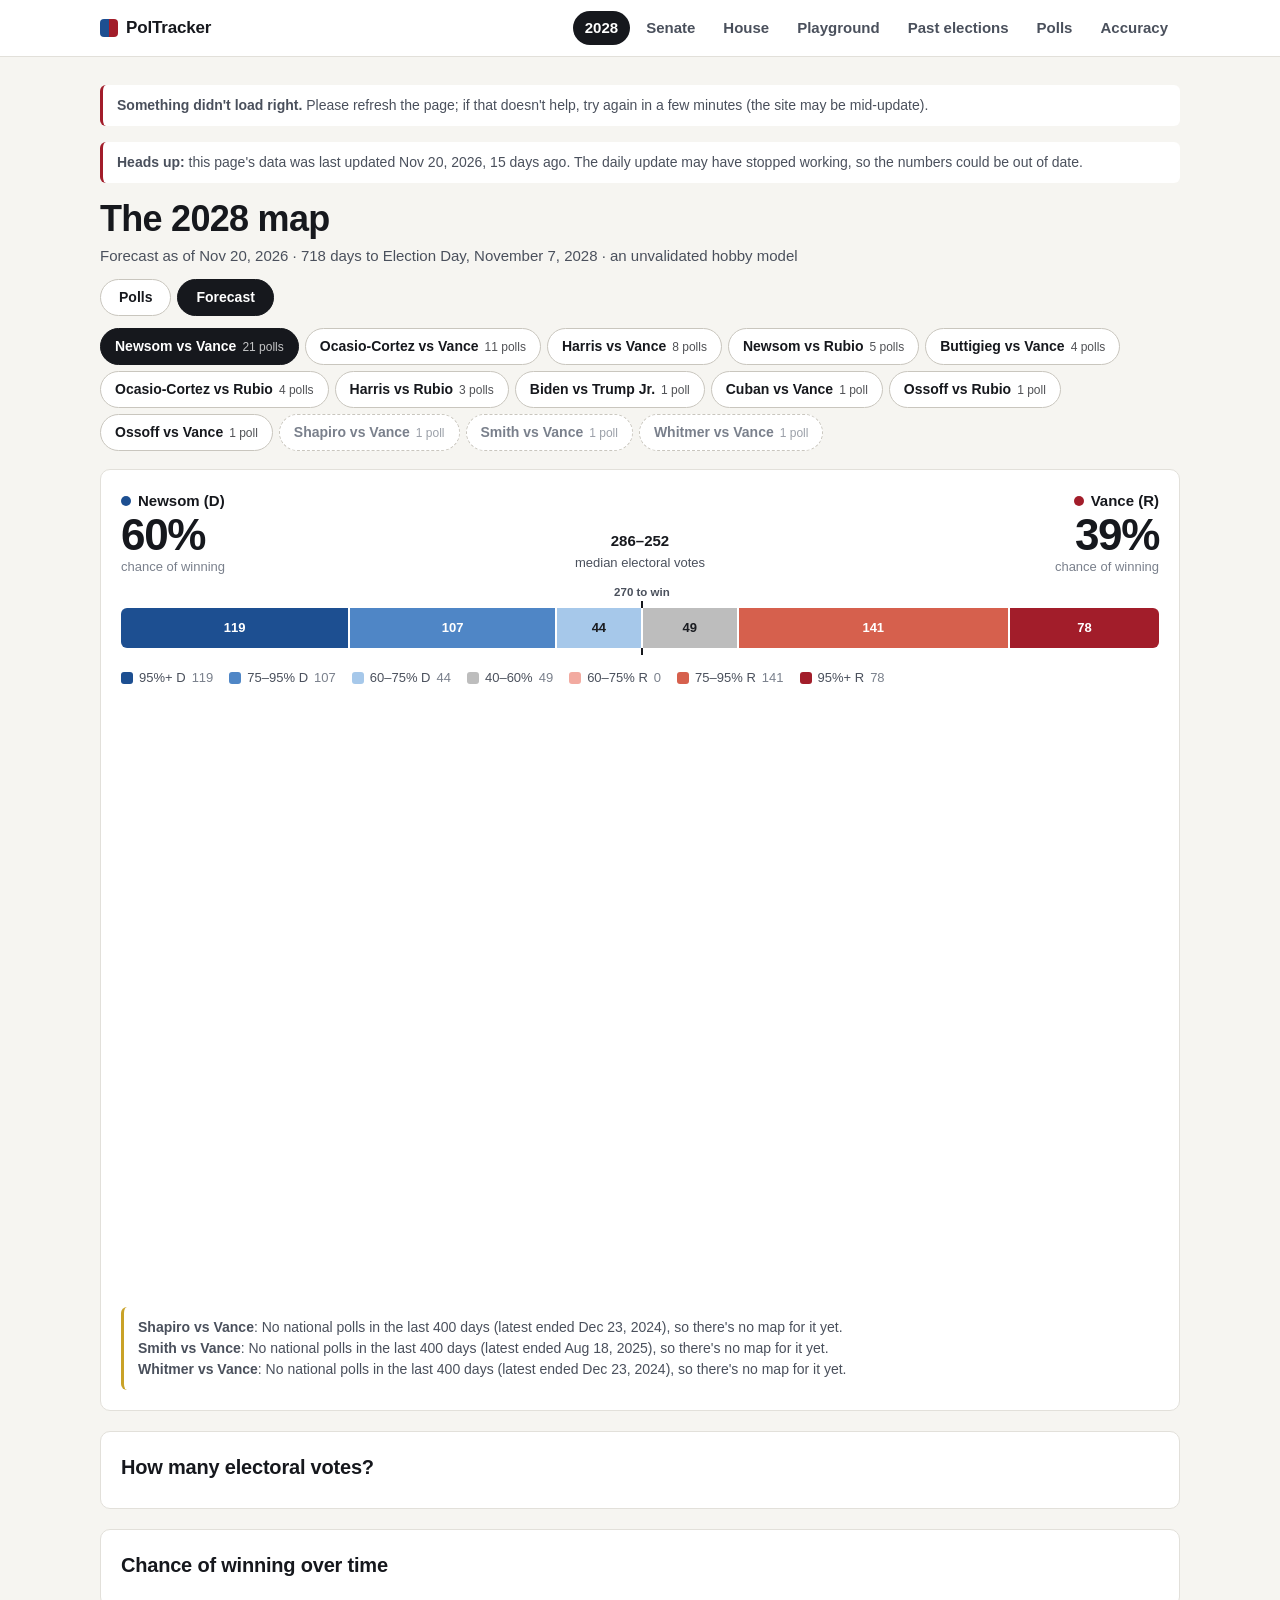
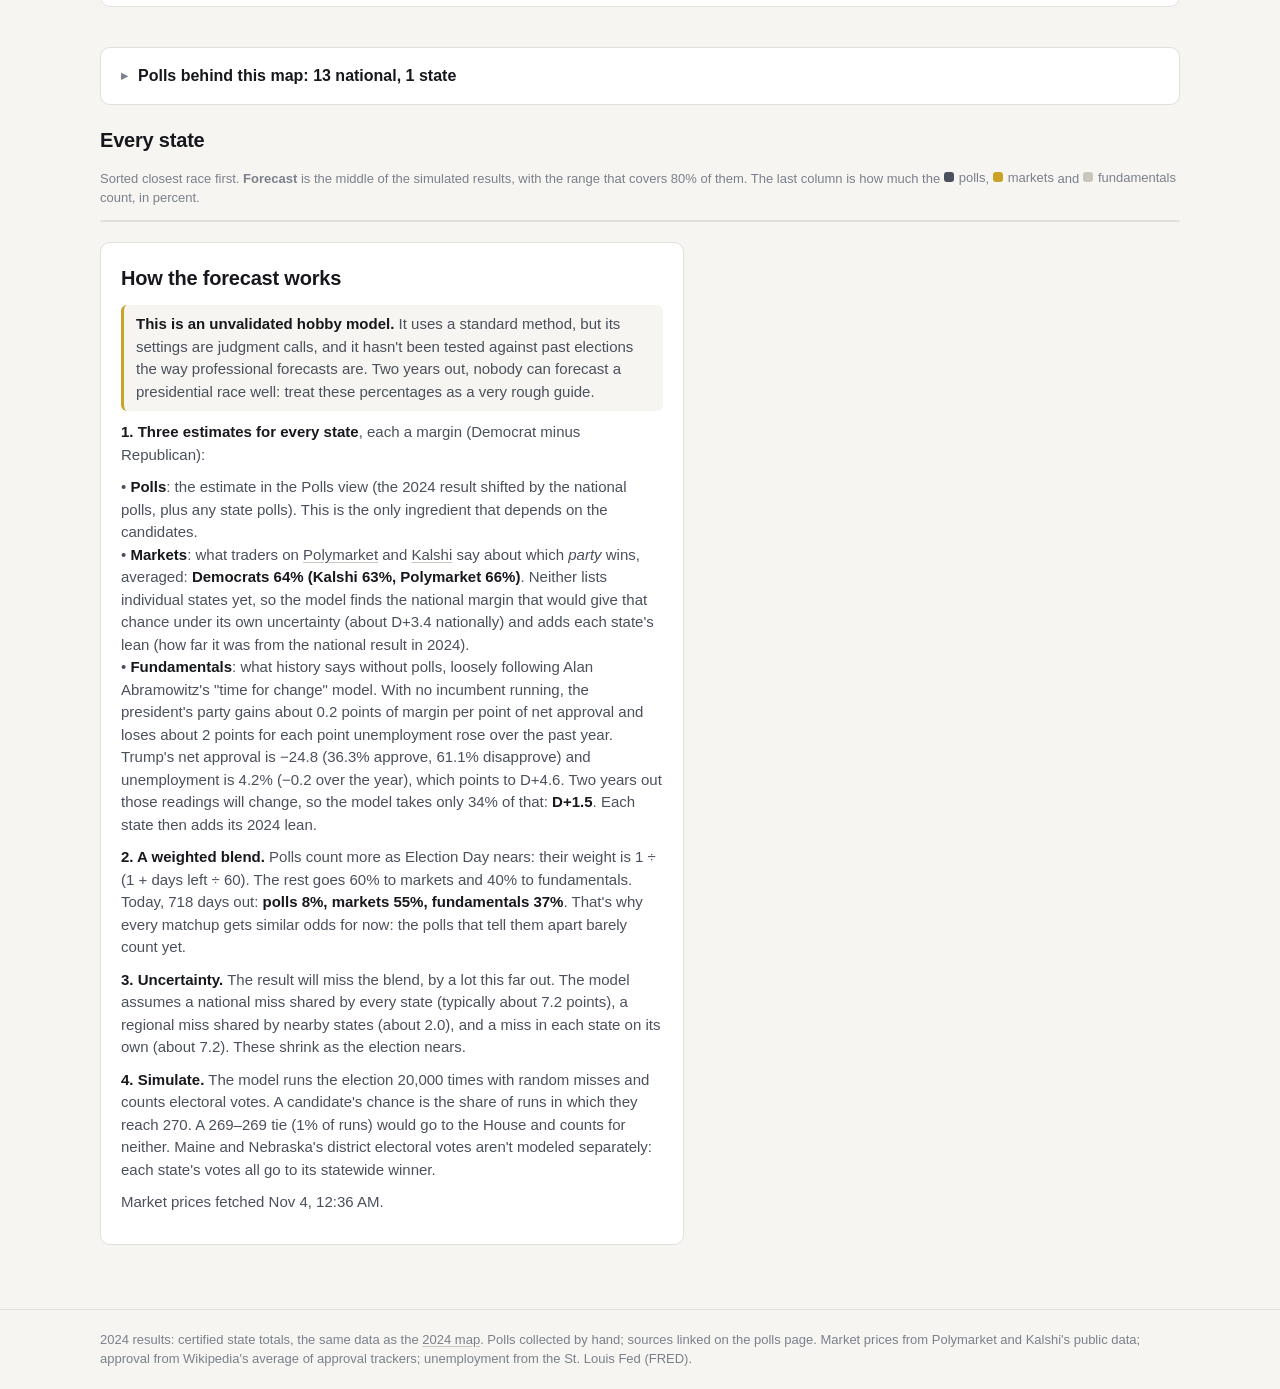
==== site/index.html @ 4cd685d2 "Daily data refresh" ====
<!doctype html>
<html lang="en">
<head>
  <meta charset="utf-8">
  <meta name="viewport" content="width=device-width, initial-scale=1">
  <title>2028 Map · PolTracker</title>
  <meta name="description" content="An early, poll-based estimate of the 2028 presidential map, state by state.">
  <link rel="icon" href="assets/icon.svg?v=8b0cd3b7" type="image/svg+xml">
  <meta property="og:type" content="website">
  <meta property="og:site_name" content="PolTracker">
  <meta property="og:title" content="2028 Map · PolTracker">
  <meta property="og:description" content="An early, poll-based estimate of the 2028 presidential map, state by state.">
  <meta property="og:url" content="https://m3rk888.github.io/PolTracker/">
  <meta property="og:image" content="https://m3rk888.github.io/PolTracker/assets/og.png">
  <meta property="og:image:width" content="1200">
  <meta property="og:image:height" content="630">
  <meta name="twitter:card" content="summary_large_image">
  <link rel="stylesheet" href="assets/style.css?v=2bb3e359">
</head>
<body data-view="forecast">
  <header class="site-header">
    <div class="wrap">
      <a class="brand" href="index.html"><span class="brand-mark" aria-hidden="true"></span>PolTracker</a>
      <nav class="nav" aria-label="Main">
        <a href="index.html" aria-current="page">2028</a>
        <a href="senate.html">Senate</a>
        <a href="house.html">House</a>
        <a href="playground.html">Playground</a>
        <a href="history.html">Past elections</a>
        <a href="polls.html">Polls</a>
        <a href="accuracy.html">Accuracy</a>
      </nav>
    </div>
  </header>

  <main class="wrap">
    <div class="page-head">
      <div>
        <h1>The 2028 map</h1>
        <p class="dek" id="dek"></p>
        <div id="view" style="margin-top:12px"></div>
      </div>
      <div class="toggle" id="matchups" role="group" aria-label="Choose a matchup"></div>
    </div>

    <section class="card" aria-labelledby="map-heading">
      <h2 id="map-heading" class="visually-hidden" hidden>Electoral map</h2>
      <div id="evbar"></div>
      <div id="map" class="map" aria-label="Map of estimated margins by state"></div>
      <div class="scale" id="scale"></div>
      <div id="unavailable" class="notice" hidden></div>
    </section>

    <section class="card only-forecast">
      <h2>How many electoral votes?</h2>
      <p class="muted small" id="hist-note" style="margin:-6px 0 0"></p>
      <div id="hist"></div>
      <div class="compare" id="compare"></div>
    </section>

    <section class="card only-forecast">
      <h2>Chance of winning over time</h2>
      <p class="muted small" id="trk-note" style="margin:-6px 0 0"></p>
      <div id="tracker"></div>
    </section>

    <section class="stats" id="stats" aria-label="Key numbers"></section>

    <details class="card polls-drawer" id="polls-drawer">
      <summary><span id="polls-summary">Polls behind this map</span></summary>
      <p class="muted small" id="polls-note"></p>
      <div class="table-scroll"><table id="matchup-polls"></table></div>
    </details>

    <section>
      <h2>Every state</h2>
      <p class="muted small only-polls">Sorted closest race first. Click a column to re-sort.</p>
      <p class="muted small only-forecast">Sorted closest race first. <strong>Forecast</strong> is the middle of the simulated
        results, with the range that covers 80% of them. The last column is how much the
        <span class="w-key"><i style="background:var(--ink-2)"></i>polls</span>,
        <span class="w-key"><i style="background:var(--other)"></i>markets</span> and
        <span class="w-key"><i style="background:var(--rule-strong)"></i>fundamentals</span> count, in percent.</p>
      <div class="table-scroll"><table id="states"></table></div>
    </section>

    <section class="card prose only-polls" id="method">
      <h2>How this estimate works</h2>
      <p>There are almost no 2028 <strong>state</strong> polls yet, only national ones. So each state starts from a
        <strong>baseline</strong>: its 2024 result, shifted by however much the national polls have moved since 2024.</p>
      <p>If a state has its own polls, they're blended with that baseline. Each state poll is first
        <strong>trend-adjusted</strong> by how much the national average has moved since it was taken.
        The baseline counts as <span id="m-prior"></span> fresh polls, so a few recent state polls quickly outweigh it.</p>
      <p>Polls are weighted by recency (weight halves every <span id="m-half"></span> days), sample size, and
        how many polls that pollster has released. Polls older than <span id="m-window"></span> days are dropped.
        See every poll and its weight on the <a href="polls.html">polls page</a>.</p>
      <p>Ratings: <span id="m-cutoffs"></span>. This view is an early snapshot of the polls; switch to
        <a href="#forecast" data-goto="forecast">Forecast</a> for chances of winning.</p>
    </section>

    <section class="card prose only-forecast">
      <h2>How the forecast works</h2>
      <p class="caveat"><strong>This is an unvalidated hobby model.</strong> It uses a standard method, but its settings
        are judgment calls, and it hasn't been tested against past elections the way professional forecasts are.
        Two years out, nobody can forecast a presidential race well: treat these percentages as a very rough guide.</p>
      <p><strong>1. Three estimates for every state</strong>, each a margin (Democrat minus Republican):</p>
      <p>• <strong>Polls</strong>: the estimate in the Polls view (the 2024 result shifted by the national polls,
        plus any state polls). This is the only ingredient that depends on the candidates.<br>
        • <strong>Markets</strong>: what traders on <a href="https://polymarket.com" target="_blank" rel="noopener">Polymarket</a>
        and <a href="https://kalshi.com" target="_blank" rel="noopener">Kalshi</a> say about which <em>party</em> wins, averaged:
        <strong data-f="market"></strong>. Neither lists individual states yet, so the model finds the national margin that
        would give that chance under its own uncertainty (<span data-f="market_margin"></span>) and adds each state's lean
        (how far it was from the national result in 2024).<br>
        • <strong>Fundamentals</strong>: what history says without polls, loosely following Alan Abramowitz's
        "time for change" model. With no incumbent running, the president's party gains about 0.2 points of margin per
        point of net approval and loses about 2 points for each point unemployment rose over the past year.
        Trump's net approval is <span data-f="approval"></span> and unemployment is <span data-f="unemp"></span>, which
        points to <span data-f="env_raw"></span>. Two years out those readings will change, so the model takes only
        <span data-f="shrink"></span> of that: <strong data-f="env"></strong>. Each state then adds its 2024 lean.</p>
      <p><strong>2. A weighted blend.</strong> Polls count more as Election Day nears: their weight is
        1 ÷ (1 + days left ÷ <span data-f="poll_days"></span>). The rest goes 60% to markets and 40% to fundamentals.
        Today, <span data-f="days"></span> days out: <strong data-f="weights"></strong>. That's why every matchup gets
        similar odds for now: the polls that tell them apart barely count yet.</p>
      <p><strong>3. Uncertainty.</strong> The result will miss the blend, by a lot this far out. The model assumes a
        national miss shared by every state (typically about <span data-f="sd_nat"></span> points), a regional miss shared
        by nearby states (about <span data-f="sd_reg"></span>), and a miss in each state on its own
        (about <span data-f="sd_race"></span>). These shrink as the election nears.</p>
      <p><strong>4. Simulate.</strong> The model runs the election <span data-f="draws"></span> times with random misses
        and counts electoral votes. A candidate's chance is the share of runs in which they reach 270. A 269–269 tie
        (<span data-f="tie"></span> of runs) would go to the House and counts for neither. Maine and Nebraska's
        district electoral votes aren't modeled separately: each state's votes all go to its statewide winner.</p>
      <p>Market prices fetched <span data-f="fetched"></span>.</p>
    </section>
  </main>

  <footer class="site-footer"><div class="wrap">2024 results: certified state totals, the same data as the <a href="history.html#2024">2024 map</a>. Polls collected by hand; sources linked on the polls page. Market prices from Polymarket and Kalshi's public data; approval from Wikipedia's average of approval trackers; unemployment from the St. Louis Fed (FRED).</div></footer>

  <script src="https://cdn.plot.ly/plotly-geo-4.1.1.min.js"></script>
  <script src="assets/common.js?v=204cd6ce"></script>
  <script src="data/forecast.js?v=64447e79"></script>
  <script src="data/polls.js?v=20e72a96"></script>
  <script src="data/forecast_2028.js?v=627c089f"></script>
  <script>
  (function () {
    const F = window.FORECAST;
    const POLLS = window.POLLS.polls;
    const color = Object.fromEntries(F.ratings.map((r) => [r.name, r.color]));
    const FF = window.FORECAST_2028;
    PM.staleNotice(FF.as_of);
    const byId = Object.fromEntries(F.matchups.map((m) => [m.id, m]));
    const fById = Object.fromEntries(FF.matchups.map((m) => [m.id, m]));
    let current = PM.hashRest().find((id) => byId[id]?.available) || F.default;
    let view, pollTable;
    const range = (f) => `${PM.fmtMargin(f.lo)} to ${PM.fmtMargin(f.hi)}`;
    const w = FF.weights;
    const fill = {
      market: FF.market ? `Democrats ${PM.fmtProb(FF.market.p_dem)} (` + Object.entries(FF.market.sources).map(([k, v]) => `${k} ${PM.fmtProb(v)}`).join(", ") + ")" : "no market available",
      market_margin: FF.matchups[0]?.national.market == null ? "—" : `about ${PM.fmtMargin(FF.matchups[0].national.market)} nationally`,
      approval: `${PM.fmtSigned(FF.approval.net)} (${FF.approval.approve}% approve, ${FF.approval.disapprove}% disapprove)`,
      unemp: `${FF.economy.unemployment}% (${PM.fmtSigned(FF.economy.change)} over the year)`,
      env_raw: PM.fmtMargin(-FF.environment.raw_rep), shrink: `${Math.round(FF.environment.shrink * 100)}%`,
      env: PM.fmtMargin(FF.environment.dem), poll_days: FF.settings.poll_days, days: FF.days_out,
      weights: `polls ${Math.round(w.polls * 100)}%, markets ${Math.round(w.markets * 100)}%, fundamentals ${Math.round(w.fundamentals * 100)}%`,
      sd_nat: FF.matchups[0]?.sigma.national.toFixed(1), sd_reg: FF.matchups[0]?.sigma.region.toFixed(1),
      sd_race: FF.matchups[0]?.sigma.race.toFixed(1), draws: FF.settings.draws.toLocaleString("en-US"),
      tie: PM.fmtProb(FF.matchups[0]?.summary.p_tie ?? 0),
      fetched: FF.markets_fetched ? new Date(FF.markets_fetched.replace("Z", ":00Z")).toLocaleString("en-US", { month: "short", day: "numeric", hour: "numeric", minute: "2-digit" }) : "—",
    };
    document.querySelectorAll("[data-f]").forEach((el) => { el.textContent = fill[el.dataset.f]; });

    // Polls that count toward the selected matchup, biggest share first
    function renderPolls(m) {
      const all = POLLS.filter((p) => p.dem_candidate === m.dem && p.rep_candidate === m.rep);
      const used = all.filter((p) => p.status === "Used");
      const nat = used.filter((p) => p.state === "US").length;
      const st = used.length - nat;
      document.getElementById("polls-summary").textContent =
        `Polls behind this map: ${nat} national${st ? `, ${st} state` : ""}`;
      const skipped = all.length - used.length;
      const filterLink = `polls.html#matchup=${encodeURIComponent(`${m.dem} vs ${m.rep}`)}`;
      document.getElementById("polls-note").innerHTML =
        `Share is each poll's slice of the national average, or of its state's estimate for state polls. ` +
        (skipped ? `${skipped} older poll${skipped === 1 ? " isn't" : "s aren't"} counted. ` : "") +
        `<a href="${filterLink}">See all ${m.dem} vs ${m.rep} polls</a>.`;
      const columns = [
        { key: "end", label: "Dates", render: (p) => `${p.start ? PM.fmtDate(p.start).replace(/, \d{4}$/, "") + " – " : ""}${PM.fmtDate(p.end)}` },
        { key: "pollster", label: "Pollster" },
        { key: "state_name", label: "Where" },
        { key: "sample_size", label: "Sample", num: true,
          render: (p) => `${PM.fmtInt(p.sample_size)}${p.voter_type ? ` <span class="muted">${PM.esc(p.voter_type)}</span>` : ""}` },
        { key: "dem", label: PM.esc(m.dem), num: true, render: (p) => `${p.dem}%` },
        { key: "rep", label: PM.esc(m.rep), num: true, render: (p) => `${p.rep}%` },
        { key: "margin", label: "Margin", num: true, render: (p) => `<span class="${PM.marginClass(p.margin)}">${PM.fmtMargin(p.margin)}</span>` },
        { key: "share", label: "Share", num: true, render: (p) => `${Math.round(p.share * 100)}%` },
        { key: "source", label: "Source", sort: (p) => p.source,
          render: (p) => p.source ? `<a href="${PM.esc(p.source)}" target="_blank" rel="noopener">${PM.esc(new URL(p.source).hostname.replace(/^www\./, ""))}</a>` : "—" },
      ];
      // Column labels name the candidates, so rebuild for each matchup
      pollTable = PM.sortableTable(document.getElementById("matchup-polls"), columns, used, { key: "share", dir: -1 });
    }

    document.getElementById("m-prior").textContent = F.settings.prior_weight;
    document.getElementById("m-half").textContent = F.settings.half_life_days;
    document.getElementById("m-window").textContent = F.settings.window_days;
    document.getElementById("m-cutoffs").textContent =
      F.settings.cutoffs.map((c, i, a) => i === 0 ? `almost certain at ${c.min}+ points`
        : `${c.label.toLowerCase()} at ${c.min}–${a[i - 1].min}`).join(", ") +
      `, tossup under ${F.settings.cutoffs.at(-1).min}`;

    // Matchup toggle
    const toggle = document.getElementById("matchups");
    toggle.innerHTML = F.matchups.map((m) => `
      <button type="button" data-id="${m.id}" ${m.available ? "" : "disabled"}
              title="${m.available ? "" : PM.esc(m.reason)}">
        ${PM.esc(m.dem)} vs ${PM.esc(m.rep)} <span class="count">${m.n_polls} poll${m.n_polls === 1 ? "" : "s"}</span>
      </button>`).join("");
    toggle.addEventListener("click", (e) => {
      const b = e.target.closest("button");
      if (b && !b.disabled) { current = b.dataset.id; PM.setHash(view, [current]); render(); }
    });

    const unavailable = F.matchups.filter((m) => !m.available);
    if (unavailable.length) {
      const n = document.getElementById("unavailable");
      n.hidden = false;
      n.innerHTML = unavailable.map((m) => `<strong>${PM.esc(m.dem)} vs ${PM.esc(m.rep)}</strong>: ${PM.esc(m.reason)}, so there's no map for it yet.`).join("<br>");
    }

    function render() {
      const m = byId[current];
      if (!m) return;
      toggle.querySelectorAll("button").forEach((b) => b.setAttribute("aria-pressed", b.dataset.id === current));

      const fm = fById[current], forecast = view === "forecast" && !!fm;
      document.getElementById("dek").textContent = forecast
        ? `Forecast as of ${PM.fmtDate(FF.as_of)} · ${FF.days_out} days to Election Day, November 7, 2028 · an unvalidated hobby model`
        : `Estimate as of ${PM.fmtDate(F.as_of)} · based on polls, not a forecast`;
      renderPolls(m);
      if (forecast) return renderForecast(m, fm);

      const statesIn = (rating) => m.states.filter((s) => s.rating === rating)
        .sort((a, b) => b.ev - a.ev).map((s) => s.state).join(", ");
      PM.renderEvBar(document.getElementById("evbar"), {
        total: 538,
        left: { name: `${m.dem} (D)`, ev: m.ev.D, color: PM.SHADES.D[0], sub: "excluding tossups" },
        right: { name: `${m.rep} (R)`, ev: m.ev.R, color: PM.SHADES.R[0], sub: "excluding tossups" },
        center: m.ev.Tossup ? `<strong>${m.ev.Tossup}</strong>tossup` : "",
        segments: m.segments.map((s) => ({ label: s.rating, ev: s.ev, color: color[s.rating], detail: statesIn(s.rating) })),
      });

      const basis = (s) => s.n_state_polls ? `${s.n_state_polls} state poll${s.n_state_polls > 1 ? "s" : ""} + baseline` : "2024 result + national swing";
      PM.renderMap(document.getElementById("map"), m.states.map((s) => ({
        state: s.state, margin: s.estimate,
        hover: `<b>${PM.esc(s.name)}</b> · ${s.ev} EV<br>2028 estimate: <b>${PM.fmtMargin(s.estimate)}</b> (${s.rating})` +
               `<br>2024 result: ${PM.fmtMargin(s.margin_2024)}<br><span style="opacity:.75">${basis(s)}</span>`,
      })));
      PM.renderScale(document.getElementById("scale"));

      document.getElementById("stats").innerHTML = [
        ["National polling average", PM.fmtMargin(m.national_avg), `${m.n_national} national poll${m.n_national === 1 ? "" : "s"} in the average`],
        ["Swing since 2024", `${PM.fmtSigned(m.swing)} pts`, `2024 popular vote: ${PM.fmtMargin(m.national_2024)}`],
        ["State polls", m.n_state_polls, m.n_state_polls ? "blended with the baseline" : "every state uses the baseline"],
        ["States flipped from 2024", m.states.filter((s) => Math.sign(s.estimate) !== Math.sign(s.margin_2024)).length,
          m.states.filter((s) => Math.sign(s.estimate) !== Math.sign(s.margin_2024)).map((s) => s.state).join(", ") || "none"],
      ].map(([l, v, n]) => `<div class="stat"><div class="label">${l}</div><div class="value">${v}</div><div class="note">${PM.esc(n)}</div></div>`).join("");

      const columns = [
        { key: "name", label: "State" },
        { key: "ev", label: "EV", num: true },
        { key: "estimate", label: "2028 estimate", num: true, sort: (s) => -Math.abs(s.estimate),
          render: (s) => `<span class="${PM.marginClass(s.estimate)}">${PM.fmtMargin(s.estimate)}</span>` },
        { key: "rating", label: "Rating", sort: (s) => m.segments.findIndex((x) => x.rating === s.rating),
          render: (s) => `<span class="chip"><i style="background:${color[s.rating]}"></i>${s.rating}</span>` },
        { key: "margin_2024", label: "2024 result", num: true,
          render: (s) => `<span class="${PM.marginClass(s.margin_2024)}">${PM.fmtMargin(s.margin_2024)}</span>` },
        { key: "shift", label: "Change", num: true, sort: (s) => s.estimate - s.margin_2024,
          render: (s) => PM.fmtSigned(s.estimate - s.margin_2024) },
        { key: "basis", label: "Based on", sort: (s) => s.n_state_polls, render: (s) => `<span class="muted">${basis(s)}</span>` },
      ];
      // The estimate column sorts by closeness: descending on -|margin| puts the tightest race first
      PM.sortableTable(document.getElementById("states"), columns, m.states, { key: "estimate", dir: -1 });
    }

    function renderForecast(m, fm) {
      const sm = fm.summary;
      const statesIn = (band) => fm.states.filter((s) => s.band === band).sort((a, b) => b.ev - a.ev).map((s) => s.key).join(", ");
      PM.renderEvBar(document.getElementById("evbar"), {
        total: 538,
        left: { name: `${m.dem} (D)`, ev: PM.fmtProb(sm.p_dem), color: PM.SHADES.D[0], sub: "chance of winning" },
        right: { name: `${m.rep} (R)`, ev: PM.fmtProb(sm.p_rep), color: PM.SHADES.R[0], sub: "chance of winning" },
        center: `<strong>${sm.ev_median}–${538 - sm.ev_median}</strong>median electoral votes`,
        segments: fm.segments.map((s) => ({ label: s.label, ev: s.ev, color: PM.BAND_COLORS[s.band], detail: statesIn(s.band) })),
      });
      PM.renderMap(document.getElementById("map"), fm.states.map((s) => ({
        state: s.key, margin: s.p_dem,
        hover: `<b>${PM.esc(s.name)}</b> · ${s.ev} EV<br>Chance: <b>${PM.fmtChance(s.p_dem)}</b>` +
               `<br>Forecast: ${PM.fmtMargin(s.median)} <span style="opacity:.75">(80%: ${range(s)})</span>` +
               `<br>Polls ${PM.fmtMargin(s.polls)} · Markets ${PM.fmtMargin(s.market_margin)} · Fundamentals ${PM.fmtMargin(s.fundamentals)}`,
      })), { zmin: PM.PROB_MIN, zmax: PM.PROB_MAX });
      PM.renderScale(document.getElementById("scale"), { left: "R 95%+", right: "D 95%+" });

      document.getElementById("hist-note").textContent =
        `${m.dem}'s electoral votes across ${FF.settings.draws.toLocaleString("en-US")} simulations, in groups of 5. Blue: ${m.dem} wins.`;
      PM.renderHistogram(document.getElementById("hist"), {
        hist: sm.histogram, bin: 5, threshold: 270, thresholdLabel: "270 to win", unit: "electoral votes",
        label: `${m.dem} electoral votes`, demWins: `${m.dem} wins`, repWins: `${m.rep} wins (or a tie)`,
      });
      document.getElementById("compare").innerHTML = `<span>This forecast: <strong>${PM.esc(m.dem)} ${PM.fmtProb(sm.p_dem)}</strong></span>` +
        Object.entries(FF.markets).map(([src, x]) => `<span>${src} (any Democrat): <strong>${PM.fmtProb(x.p_dem)}</strong> <span class="muted">($${PM.fmtInt(x.volume)} traded)</span></span>`).join("");

      // Tracker: starts the day the forecast launched and grows by a point a day. The window
      // is at least a month wide so the first points don't fill the whole chart.
      const hist = FF.history[fm.id] || [];
      document.getElementById("trk-note").textContent = hist.length
        ? `Tracking began ${PM.fmtDate(hist[0].date)}; a new point is added each day.` : "";
      const minEnd = new Date(new Date((hist[0]?.date ?? FF.as_of) + "T00:00:00Z").getTime() + 30 * 864e5).toISOString().slice(0, 10);
      PM.renderTracker(document.getElementById("tracker"), {
        points: hist, end: minEnd, dem: `${m.dem} (D)`, rep: `${m.rep} (R)`, marketLabel: "Markets (any Democrat)",
      });

      const tipping = [...fm.states].sort((a, b) => Math.abs(a.p_dem - 0.5) - Math.abs(b.p_dem - 0.5));
      const flips = fm.states.filter((s) => (s.p_dem > 0.5) !== (m.states.find((x) => x.state === s.key).margin_2024 > 0));
      document.getElementById("stats").innerHTML = [
        ["Most likely result", `${sm.ev_median}–${538 - sm.ev_median}`, `${m.dem}'s electoral votes: 80% of simulations between ${sm.ev_lo} and ${sm.ev_hi}`],
        ["Closest states", tipping.slice(0, 3).map((s) => s.key).join(", "), tipping.slice(0, 3).map((s) => `${s.key} ${PM.fmtChance(s.p_dem)}`).join(" · ")],
        ["States likelier than not to flip", flips.length, flips.map((s) => `${s.key} (${PM.fmtChance(s.p_dem)})`).join(", ") || "none, compared with 2024"],
        ["What counts today", `${Math.round(w.polls * 100)} / ${Math.round(w.markets * 100)} / ${Math.round(w.fundamentals * 100)}`, `polls / markets / fundamentals, %, ${FF.days_out} days out`],
      ].map(([l, v, n]) => `<div class="stat"><div class="label">${l}</div><div class="value">${v}</div><div class="note">${PM.esc(n)}</div></div>`).join("");

      PM.sortableTable(document.getElementById("states"), [
        { key: "name", label: "State" },
        { key: "ev", label: "EV", num: true },
        { key: "chance", label: "Chance", num: true, sort: (s) => -Math.abs(s.p_dem - 0.5),
          render: (s) => `<span class="chip"><i style="background:${PM.probColor(s.p_dem)}"></i><span class="${PM.probClass(s.p_dem)}">${PM.fmtChance(s.p_dem)}</span></span>` },
        { key: "median", label: "Forecast", num: true, render: (s) => `${PM.fmtMargin(s.median)}<br><span class="muted small">${range(s)}</span>` },
        { key: "polls", label: "Polls", num: true, render: (s) => PM.fmtMargin(s.polls) },
        { key: "market_margin", label: "Markets", num: true, render: (s) => s.market_margin == null ? `<span class="muted">—</span>` : PM.fmtMargin(s.market_margin) },
        { key: "fundamentals", label: "Fundamentals", num: true, render: (s) => `<span class="muted">${PM.fmtMargin(s.fundamentals)}</span>` },
        { key: "weights", label: "Weights", sort: (s) => s.weights.polls, render: (s) => `<span class="small">${PM.weightBar(s.weights)}</span>` },
      ], fm.states, { key: "chance", dir: -1 });
    }

    PM.viewToggle(document.getElementById("view"), (v) => { view = v; render(); });
    document.querySelectorAll("[data-goto]").forEach((a) => a.addEventListener("click", (e) => {
      e.preventDefault();
      document.querySelector(`#view button[data-view="${a.dataset.goto}"]`).click();
      window.scrollTo({ top: 0, behavior: "smooth" });
    }));
    PM.onThemeChange(render);
  })();
  </script>
</body>
</html>
---- site/assets/style.css ----
:root {
  --bg: #f6f5f1;
  --surface: #ffffff;
  --ink: #16181d;
  --ink-2: #4a505c;
  --ink-3: #7a808c;
  --rule: #e2e0da;
  --rule-strong: #c9c6be;
  --accent: #16181d;
  --dem: #1d4f91;
  --rep: #a21d2a;
  --other: #c9a227;
  --focus: #2f6fd6;
  --radius: 10px;
  --sans: -apple-system, BlinkMacSystemFont, "Segoe UI", Roboto, "Helvetica Neue", Arial, sans-serif;
  color-scheme: light;
}
@media (prefers-color-scheme: dark) {
  :root {
    --bg: #121317;
    --surface: #1b1d22;
    --ink: #eceae4;
    --ink-2: #b4b6bd;
    --ink-3: #868a94;
    --rule: #2c2f36;
    --rule-strong: #41454e;
    --accent: #eceae4;
    --dem: #6f9fe0;
    --rep: #e2636d;
    --focus: #79a8f2;
    color-scheme: dark;
  }
}

* { box-sizing: border-box; }
html { -webkit-text-size-adjust: 100%; }
body {
  margin: 0;
  background: var(--bg);
  color: var(--ink);
  font: 15px/1.5 var(--sans);
  font-variant-numeric: tabular-nums;
}
a { color: inherit; text-decoration-color: var(--rule-strong); text-underline-offset: 2px; }
a:hover { text-decoration-color: currentColor; }
:focus-visible { outline: 2px solid var(--focus); outline-offset: 2px; border-radius: 4px; }

.wrap { max-width: 1120px; margin: 0 auto; padding-inline: 20px; }

/* Header ----------------------------------------------------------------- */
.site-header { border-bottom: 1px solid var(--rule); background: var(--surface); }
.site-header .wrap { display: flex; align-items: center; justify-content: space-between; gap: 16px; min-height: 56px; flex-wrap: wrap; }
.brand { font-weight: 750; letter-spacing: -0.01em; font-size: 17px; text-decoration: none; display: flex; align-items: center; gap: 8px; }
.brand-mark { width: 18px; height: 18px; border-radius: 4px; background: linear-gradient(90deg, var(--dem) 0 50%, var(--rep) 50% 100%); }
.nav { display: flex; gap: 4px; flex-wrap: wrap; }
.nav a { text-decoration: none; color: var(--ink-2); padding: 6px 12px; border-radius: 999px; font-weight: 550; }
.nav a:hover { color: var(--ink); background: var(--bg); }
.nav a[aria-current="page"] { color: var(--surface); background: var(--accent); }

/* Page heading ------------------------------------------------------------ */
main { padding-block: 28px 64px; }
.page-head { display: flex; flex-wrap: wrap; align-items: end; justify-content: space-between; gap: 12px 24px; margin-bottom: 18px; }
h1 { font-size: clamp(26px, 4vw, 36px); line-height: 1.1; letter-spacing: -0.02em; margin: 0; }
h2 { font-size: 20px; letter-spacing: -0.01em; margin: 0 0 12px; }
.dek { color: var(--ink-2); margin: 6px 0 0; }
.muted { color: var(--ink-3); }
.small { font-size: 13px; }

/* Segmented toggle (matchups, years) ------------------------------------- */
.toggle { display: flex; flex-wrap: wrap; gap: 6px; }
.toggle button {
  font: inherit; font-weight: 600; font-size: 14px;
  color: var(--ink); background: var(--surface);
  border: 1px solid var(--rule-strong); border-radius: 999px;
  padding: 7px 14px; cursor: pointer; display: inline-flex; align-items: baseline; gap: 6px;
}
.toggle button:hover:not(:disabled) { border-color: var(--ink-2); }
.toggle button[aria-pressed="true"] { background: var(--accent); color: var(--surface); border-color: var(--accent); }
.toggle button:disabled { color: var(--ink-3); cursor: not-allowed; border-style: dashed; }
.toggle .count { font-weight: 500; font-size: 12px; opacity: 0.75; }
.toggle.years button { padding: 6px 11px; font-size: 13.5px; }

/* Polls / Forecast view ------------------------------------------------- */
.view-toggle button { padding: 7px 18px; }
body:not([data-view="polls"]) .only-polls, body:not([data-view="forecast"]) .only-forecast,
body:not([data-view="results"]) .only-results { display: none !important; }
.hist { width: 100%; height: auto; display: block; margin-top: 4px; }
.hist .hist-axis { stroke: var(--rule-strong); stroke-width: 1; }
.hist .hist-line { stroke: var(--ink); stroke-width: 2; }
.hist .hist-label { font: 600 14px var(--sans); fill: var(--ink-2); }
.hist .hist-tick { font: 13px var(--sans); fill: var(--ink-3); text-anchor: middle; }
.compare { display: flex; flex-wrap: wrap; gap: 6px 18px; font-size: 13.5px; color: var(--ink-2); margin-top: 8px; }
.compare strong { color: var(--ink); }
.caveat { border-left: 3px solid var(--other); padding: 8px 12px; background: var(--bg); border-radius: 6px; }
.w-bar { display: inline-flex; width: 56px; height: 8px; border-radius: 4px; overflow: hidden; vertical-align: middle; margin-right: 6px; gap: 1px; background: var(--surface); }
.w-bar i { display: block; height: 100%; }
.w-key { display: inline-flex; align-items: center; gap: 5px; }
.w-key i { width: 10px; height: 10px; border-radius: 3px; display: inline-block; }

.trk { width: 100%; height: auto; display: block; margin-top: 4px; overflow: visible; }
.trk .trk-grid { stroke: var(--rule); stroke-width: 1; }
.trk .trk-mid { stroke: var(--rule-strong); stroke-width: 1; stroke-dasharray: 4 3; }
.trk .trk-axis { font: 12px var(--sans); fill: var(--ink-3); }
.trk .trk-line { fill: none; stroke-width: 2.5; stroke-linejoin: round; stroke-linecap: round; }
.trk .trk-market { fill: none; stroke: var(--ink-3); stroke-width: 1.5; stroke-dasharray: 5 4; }
.trk .trk-recon { fill: var(--bg); }
.trk .trk-note { font: 600 12px var(--sans); fill: var(--ink-3); }
.trk .trk-end { stroke: var(--ink-2); stroke-width: 1; stroke-dasharray: 2 3; }
.trk .trk-end-label { font: 700 13px var(--sans); }
.trk .trk-cross { stroke: var(--ink-2); stroke-width: 1; }
.trk-legend .dash { background: none !important; border-top: 2px dashed var(--ink-3); height: 0 !important; width: 16px !important; border-radius: 0 !important; }

/* Card --------------------------------------------------------------------- */
.card { background: var(--surface); border: 1px solid var(--rule); border-radius: var(--radius); padding: 20px; }
.card + .card, .card + section, section + section { margin-top: 20px; }

/* Electoral vote bar ------------------------------------------------------ */
.ev-head { display: flex; justify-content: space-between; align-items: end; gap: 12px; margin-bottom: 10px; }
.ev-side { display: flex; flex-direction: column; min-width: 0; }
.ev-side.right { align-items: flex-end; text-align: right; }
.ev-name { font-weight: 650; font-size: 15px; display: flex; align-items: center; gap: 7px; }
.ev-name .dot { width: 10px; height: 10px; border-radius: 50%; flex: none; }
.ev-num { font-size: clamp(30px, 5vw, 44px); font-weight: 750; letter-spacing: -0.03em; line-height: 1; }
.ev-sub { color: var(--ink-3); font-size: 13px; }
.ev-center { text-align: center; color: var(--ink-2); font-size: 13px; padding-bottom: 4px; }
.ev-center strong { display: block; color: var(--ink); font-size: 15px; }

.ev-bar-wrap { --bar-h: 40px; position: relative; padding-block: 22px 10px; }
.ev-bar { display: flex; gap: 2px; height: var(--bar-h); border-radius: 6px; overflow: hidden; background: var(--surface); }
.ev-seg {
  display: flex; align-items: center; justify-content: center;
  font-size: 13px; font-weight: 650; min-width: 0; overflow: hidden; white-space: nowrap;
  cursor: default; transition: filter 0.12s;
}
.ev-seg:hover { filter: brightness(1.08) saturate(1.05); }
.ev-seg.dark-text { color: #1b1d22; }
.ev-seg.light-text { color: #ffffff; }
.ev-270 { position: absolute; top: 0; bottom: 0; left: 50%; width: 0; pointer-events: none; }
/* Ticks above and below the bar rather than through it, so segment labels stay readable */
.ev-270::before, .ev-270::after { content: ""; position: absolute; left: -1px; height: 7px; border-left: 2px solid var(--ink); }
.ev-270::before { top: 15px; }
.ev-270::after { top: calc(22px + var(--bar-h)); }
.ev-270 span { position: absolute; top: -2px; left: 0; transform: translateX(-50%); font-size: 11.5px; font-weight: 600; white-space: nowrap; color: var(--ink-2); }

.legend { display: flex; flex-wrap: wrap; gap: 6px 16px; margin-top: 10px; font-size: 13px; color: var(--ink-2); }
.legend span { display: inline-flex; align-items: center; gap: 6px; }
.legend i { width: 12px; height: 12px; border-radius: 3px; display: inline-block; }

/* Map --------------------------------------------------------------------- */
.map { width: 100%; aspect-ratio: 7 / 4; min-height: 220px; margin-top: 8px; }
.scale { display: flex; align-items: center; gap: 10px; justify-content: center; font-size: 12.5px; color: var(--ink-2); margin-top: 6px; flex-wrap: wrap; }
.scale .ramp { width: min(320px, 44vw); height: 10px; border-radius: 5px; }
.scale .other-key { display: inline-flex; align-items: center; gap: 6px; }
.scale .other-key i { width: 12px; height: 12px; border-radius: 3px; background: var(--other); }

/* House hex map ------------------------------------------------------------ */
.hexmap-wrap { margin-top: 12px; }
#hexmap { width: 100%; height: auto; display: block; }
#hexmap .hex { stroke: var(--surface); stroke-width: 0.08; cursor: default; }
#hexmap .hex:hover, #hexmap .hex:focus { stroke: var(--ink); stroke-width: 0.18; outline: none; }
#hexmap .hex-border { fill: none; stroke: var(--ink); stroke-width: 0.12; stroke-linecap: round; pointer-events: none; opacity: 0.75; }
#hexmap .hex-label {
  font: 700 0.62px var(--sans); text-anchor: middle; dominant-baseline: central; pointer-events: none;
  fill: #16181d; paint-order: stroke; stroke: rgba(255,255,255,0.75); stroke-width: 0.14px;
}

/* Stats row --------------------------------------------------------------- */
.stats { display: grid; grid-template-columns: repeat(auto-fit, minmax(170px, 1fr)); gap: 12px; }
.stat { background: var(--surface); border: 1px solid var(--rule); border-radius: var(--radius); padding: 14px 16px; }
.stat .label { font-size: 12.5px; color: var(--ink-3); font-weight: 550; }
.stat .value { font-size: 24px; font-weight: 700; letter-spacing: -0.02em; margin-top: 2px; }
.stat .note { font-size: 12.5px; color: var(--ink-2); }

/* Polls drawer (collapsible list under the stats) --------------------------- */
.polls-drawer { padding: 0; margin-top: 20px; }
.polls-drawer summary {
  cursor: pointer; list-style: none; padding: 16px 20px; font-weight: 650; font-size: 16px;
  display: flex; align-items: center; gap: 10px;
}
.polls-drawer summary::-webkit-details-marker { display: none; }
.polls-drawer summary::before {
  content: "▸"; color: var(--ink-3); font-size: 13px; transition: transform 0.15s; display: inline-block;
}
.polls-drawer[open] summary::before { transform: rotate(90deg); }
.polls-drawer summary:hover { background: var(--bg); border-radius: var(--radius); }
.polls-drawer > p, .polls-drawer > .table-scroll { margin: 0 20px 16px; }
.polls-drawer .table-scroll { margin-bottom: 20px; }
.polls-drawer + section { margin-top: 20px; }

/* Notice ------------------------------------------------------------------ */
.notice.load-error { margin: 0 0 16px; border-left-color: var(--rep); }
.notice.stale { margin: 0 0 16px; border-left-color: var(--rep); }
.notice { border-left: 3px solid var(--other); background: var(--surface); padding: 10px 14px; border-radius: 6px; font-size: 14px; color: var(--ink-2); margin-top: 12px; }

/* Tables ------------------------------------------------------------------ */
.table-scroll { overflow-x: auto; border: 1px solid var(--rule); border-radius: var(--radius); background: var(--surface); }
table { border-collapse: collapse; width: 100%; font-size: 14px; }
th, td { padding: 9px 12px; text-align: left; border-bottom: 1px solid var(--rule); white-space: nowrap; }
tbody tr:last-child td { border-bottom: 0; }
tbody tr:hover { background: var(--bg); }
th { font-size: 12.5px; color: var(--ink-3); font-weight: 600; background: var(--surface); position: sticky; top: 0; }
th.num, td.num { text-align: right; }
th[data-sort] { cursor: pointer; user-select: none; }
th[data-sort]:hover { color: var(--ink); }
th[aria-sort="ascending"]::after { content: " ▲"; font-size: 9px; }
th[aria-sort="descending"]::after { content: " ▼"; font-size: 9px; }
.chip { display: inline-flex; align-items: center; gap: 6px; font-size: 13px; }
.chip i { width: 10px; height: 10px; border-radius: 3px; display: inline-block; flex: none; }
.d { color: var(--dem); font-weight: 600; }
.r { color: var(--rep); font-weight: 600; }
.status-used { font-weight: 600; }
.status-unused { color: var(--ink-3); }

/* Filters ----------------------------------------------------------------- */
.filters { display: flex; flex-wrap: wrap; gap: 10px 14px; align-items: end; margin-bottom: 14px; }
.filters label { display: flex; flex-direction: column; gap: 4px; font-size: 12.5px; color: var(--ink-3); font-weight: 550; }
select {
  font: inherit; font-size: 14px; color: var(--ink); background: var(--surface);
  border: 1px solid var(--rule-strong); border-radius: 8px; padding: 7px 10px; min-width: 150px; max-width: 100%;
}

/* Year stepper ------------------------------------------------------------ */
.year-nav { display: flex; align-items: center; gap: 10px; flex-wrap: wrap; }
.step { font: inherit; font-weight: 600; background: var(--surface); color: var(--ink); border: 1px solid var(--rule-strong); border-radius: 8px; padding: 6px 12px; cursor: pointer; }
.step:disabled { color: var(--ink-3); cursor: default; }

/* Prose ------------------------------------------------------------------- */
.prose { max-width: 70ch; color: var(--ink-2); }
.prose p { margin: 0 0 10px; }
.prose strong, .prose h2 { color: var(--ink); }

/* Tooltip ----------------------------------------------------------------- */
.tip {
  position: fixed; z-index: 10; pointer-events: none; max-width: 280px;
  background: var(--ink); color: var(--surface); font-size: 13px; line-height: 1.4;
  padding: 8px 10px; border-radius: 8px; box-shadow: 0 6px 20px rgba(0,0,0,0.18);
}

.site-footer { border-top: 1px solid var(--rule); color: var(--ink-3); font-size: 13px; padding-block: 20px; }

@media (max-width: 560px) {
  .wrap { padding-inline: 16px; }
  .card { padding: 14px; }
  .ev-bar-wrap { --bar-h: 34px; }
  .ev-center { display: none; }
}

/* Playground ----------------------------------------------------------------- */
.pg-controls [hidden] { display: none !important; }   /* the flex rules below would otherwise show hidden controls */
.pg-row { display: flex; flex-wrap: wrap; gap: 10px 16px; align-items: end; }
.pg-row label { display: flex; flex-direction: column; gap: 4px; font-size: 12.5px; color: var(--ink-3); font-weight: 550; }
.pg-row select { min-width: 200px; }
.pg-buttons { display: flex; gap: 8px; flex-wrap: wrap; margin-left: auto; }
.btn {
  font: inherit; font-weight: 600; font-size: 14px; color: var(--ink); background: var(--surface);
  border: 1px solid var(--rule-strong); border-radius: 8px; padding: 8px 14px; cursor: pointer;
}
.btn:hover:not(:disabled) { border-color: var(--ink-2); }
.btn:disabled { opacity: 0.6; cursor: progress; }
.btn.primary { background: var(--accent); color: var(--surface); border-color: var(--accent); }
.btn.small { font-size: 13px; padding: 4px 10px; }
.pg-picks { display: flex; flex-wrap: wrap; align-items: center; gap: 6px 8px; margin-top: 14px; min-height: 30px; }
.pick-chip { display: inline-flex; align-items: stretch; border: 1.5px solid currentColor; border-radius: 999px; overflow: hidden; font-size: 13px; }
.pick-chip button { font: inherit; font-weight: 650; color: inherit; background: none; border: 0; padding: 4px 10px; cursor: pointer; }
.pick-chip button + button { border-left: 1px solid currentColor; padding: 4px 9px; }
.pick-chip button:hover { background: var(--bg); }
.pg-progress { display: flex; align-items: center; gap: 10px; margin-top: 12px; font-size: 13px; color: var(--ink-2); }
.pg-progress progress { width: min(240px, 40vw); accent-color: var(--ink); }
.pg-hint { margin: 10px 0 0; }
.notice.warn { border-left-color: var(--rep); }
.pg-key { justify-content: center; }
.pg-key .pk { width: 14px; height: 14px; border: 2px solid var(--ink); }
.pg-key .pk-d { background: #053061; }
.pg-key .pk-r { background: #67001f; }
#hexmap .hex[role="button"] { cursor: pointer; }
#hexmap .hex.picked { stroke: var(--ink); stroke-width: 0.16; }
.pg-table { max-height: 560px; overflow-y: auto; }
@media (max-width: 560px) {
  .pg-buttons { margin-left: 0; width: 100%; }
  .pg-buttons .btn.primary { flex: 1; }
  .pg-row label, .pg-row select { width: 100%; }
}
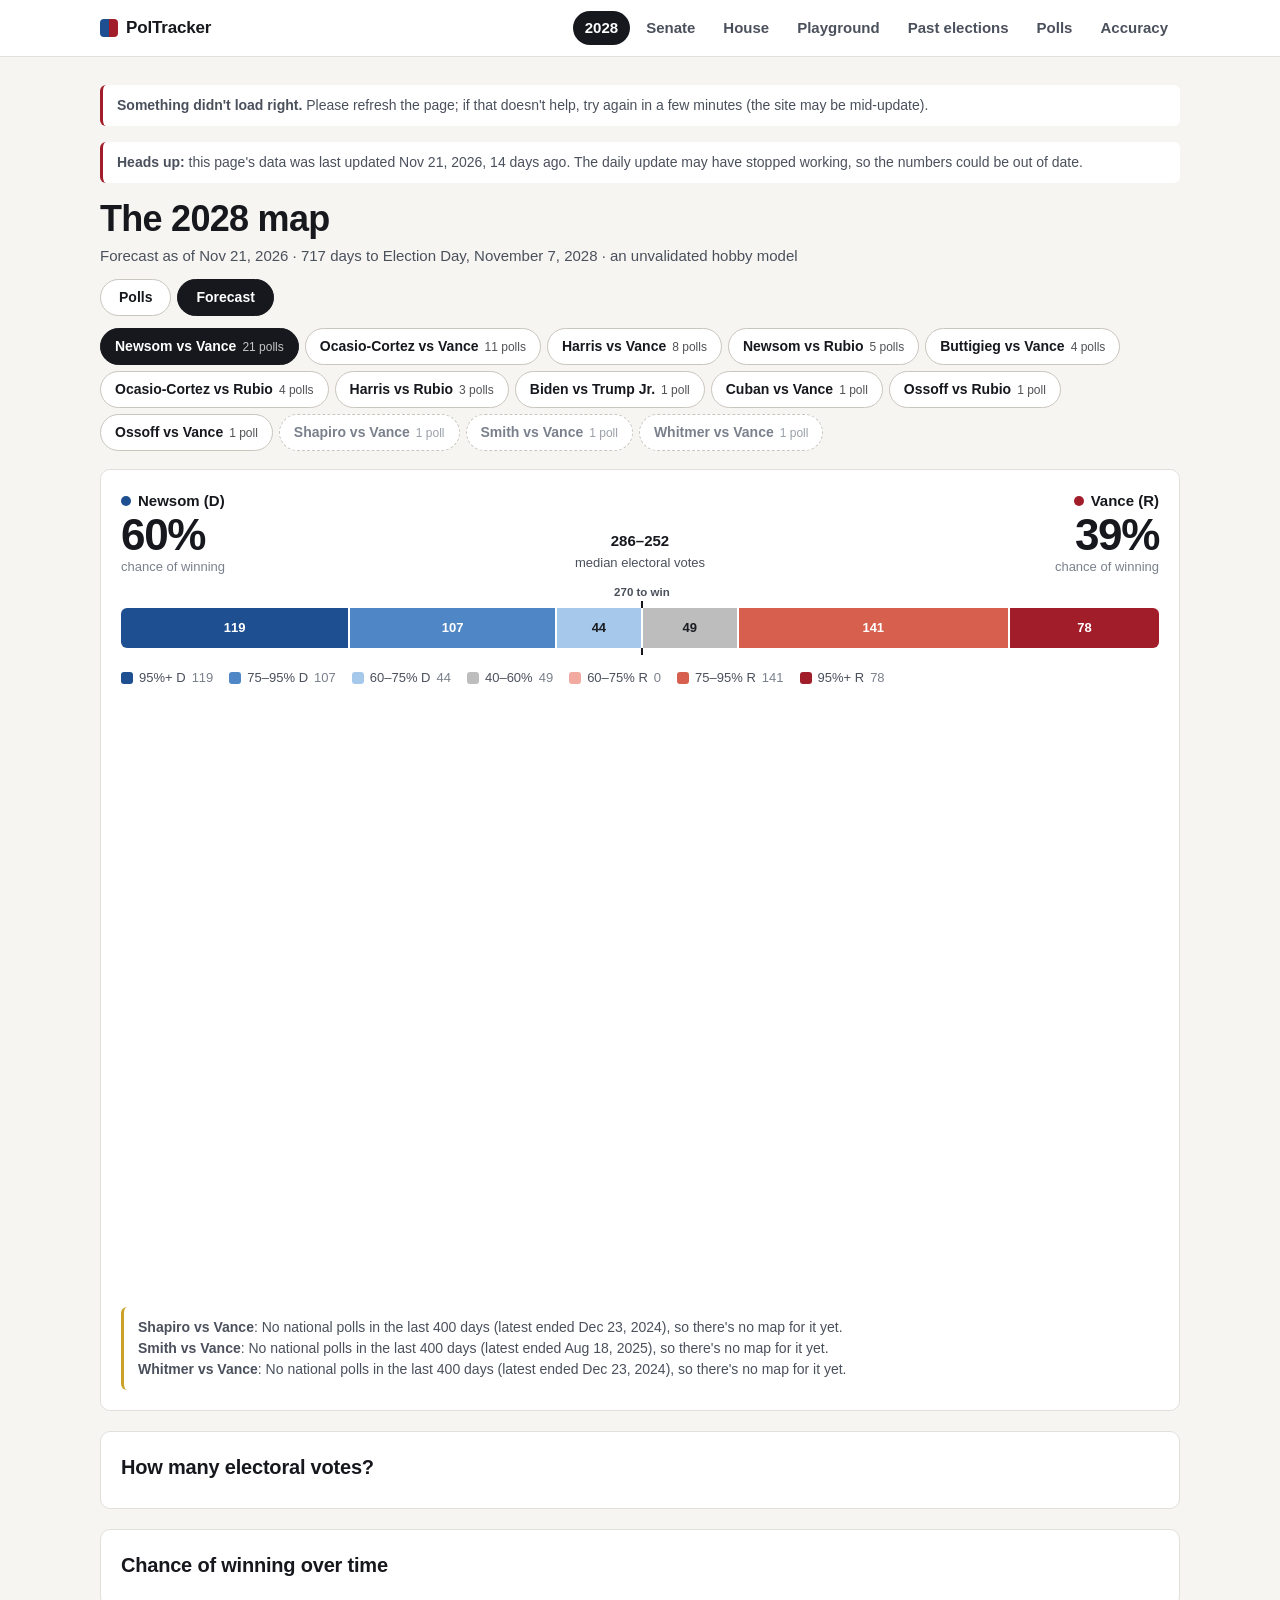
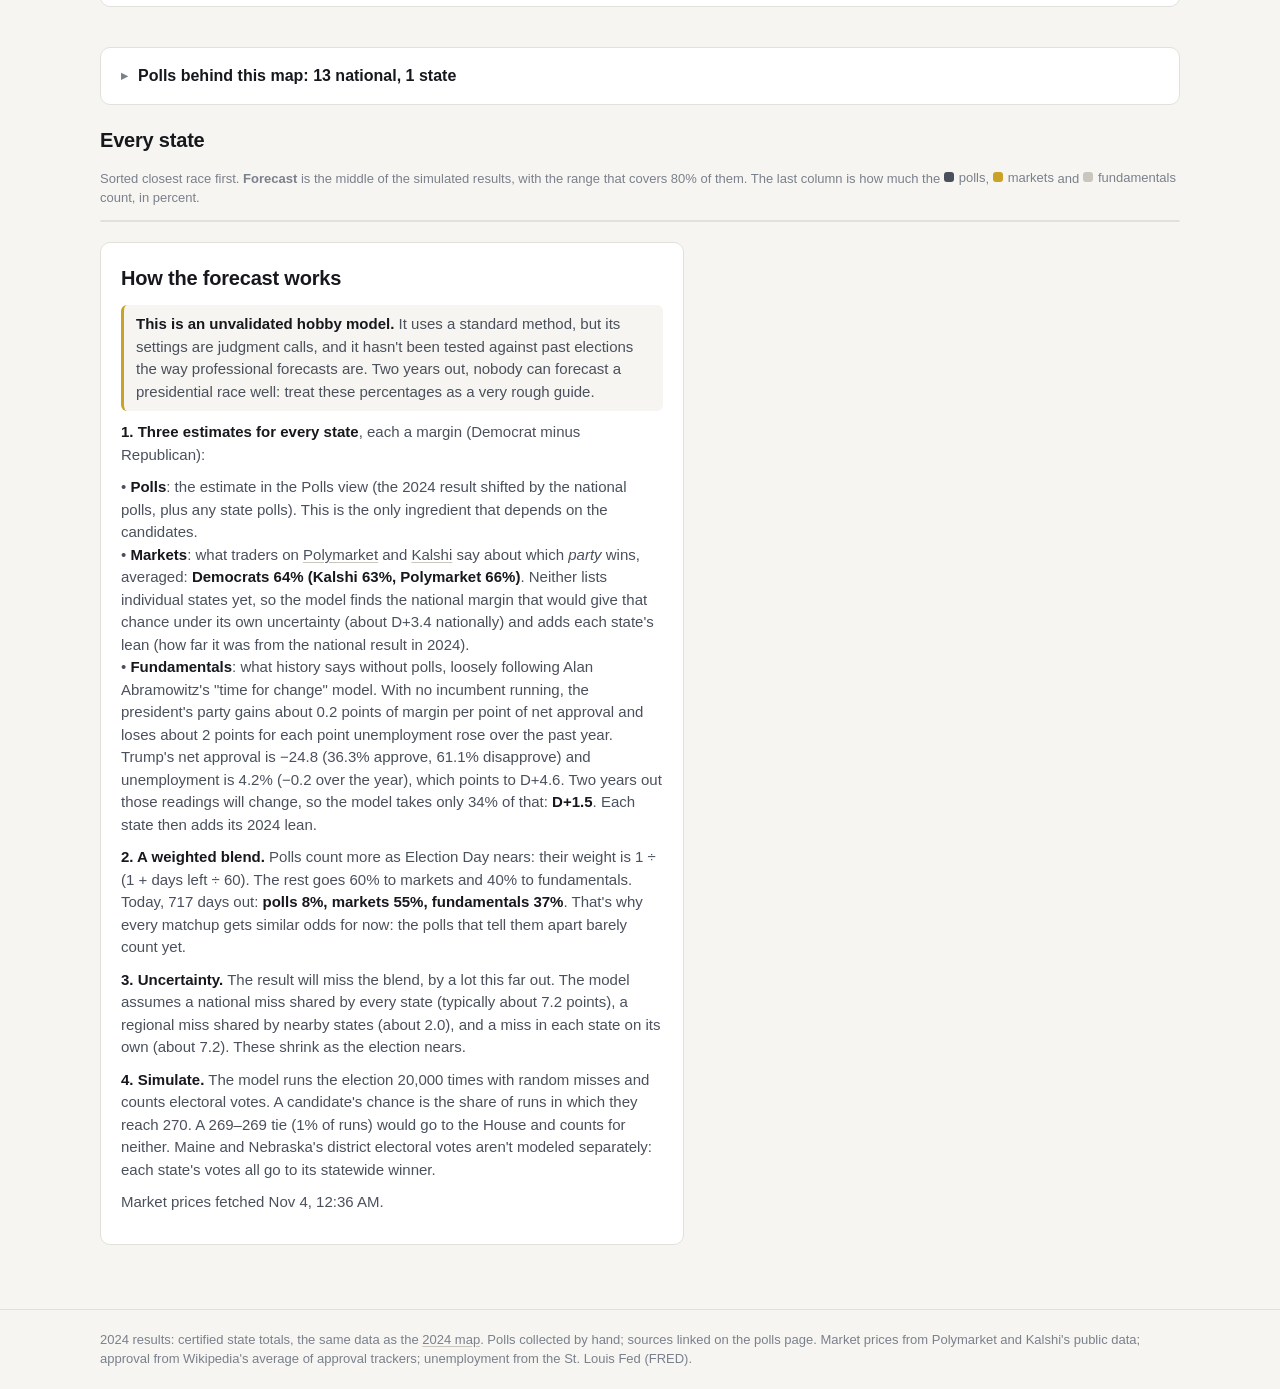
==== commit 8312d4f8: "Daily data refresh" ====
--- a/site/index.html
+++ b/site/index.html
@@ -136,9 +136,9 @@
 
   <script src="https://cdn.plot.ly/plotly-geo-4.1.1.min.js"></script>
   <script src="assets/common.js?v=204cd6ce"></script>
-  <script src="data/forecast.js?v=64447e79"></script>
-  <script src="data/polls.js?v=20e72a96"></script>
-  <script src="data/forecast_2028.js?v=627c089f"></script>
+  <script src="data/forecast.js?v=dad3e4f8"></script>
+  <script src="data/polls.js?v=f58b201c"></script>
+  <script src="data/forecast_2028.js?v=6019ba77"></script>
   <script>
   (function () {
     const F = window.FORECAST;
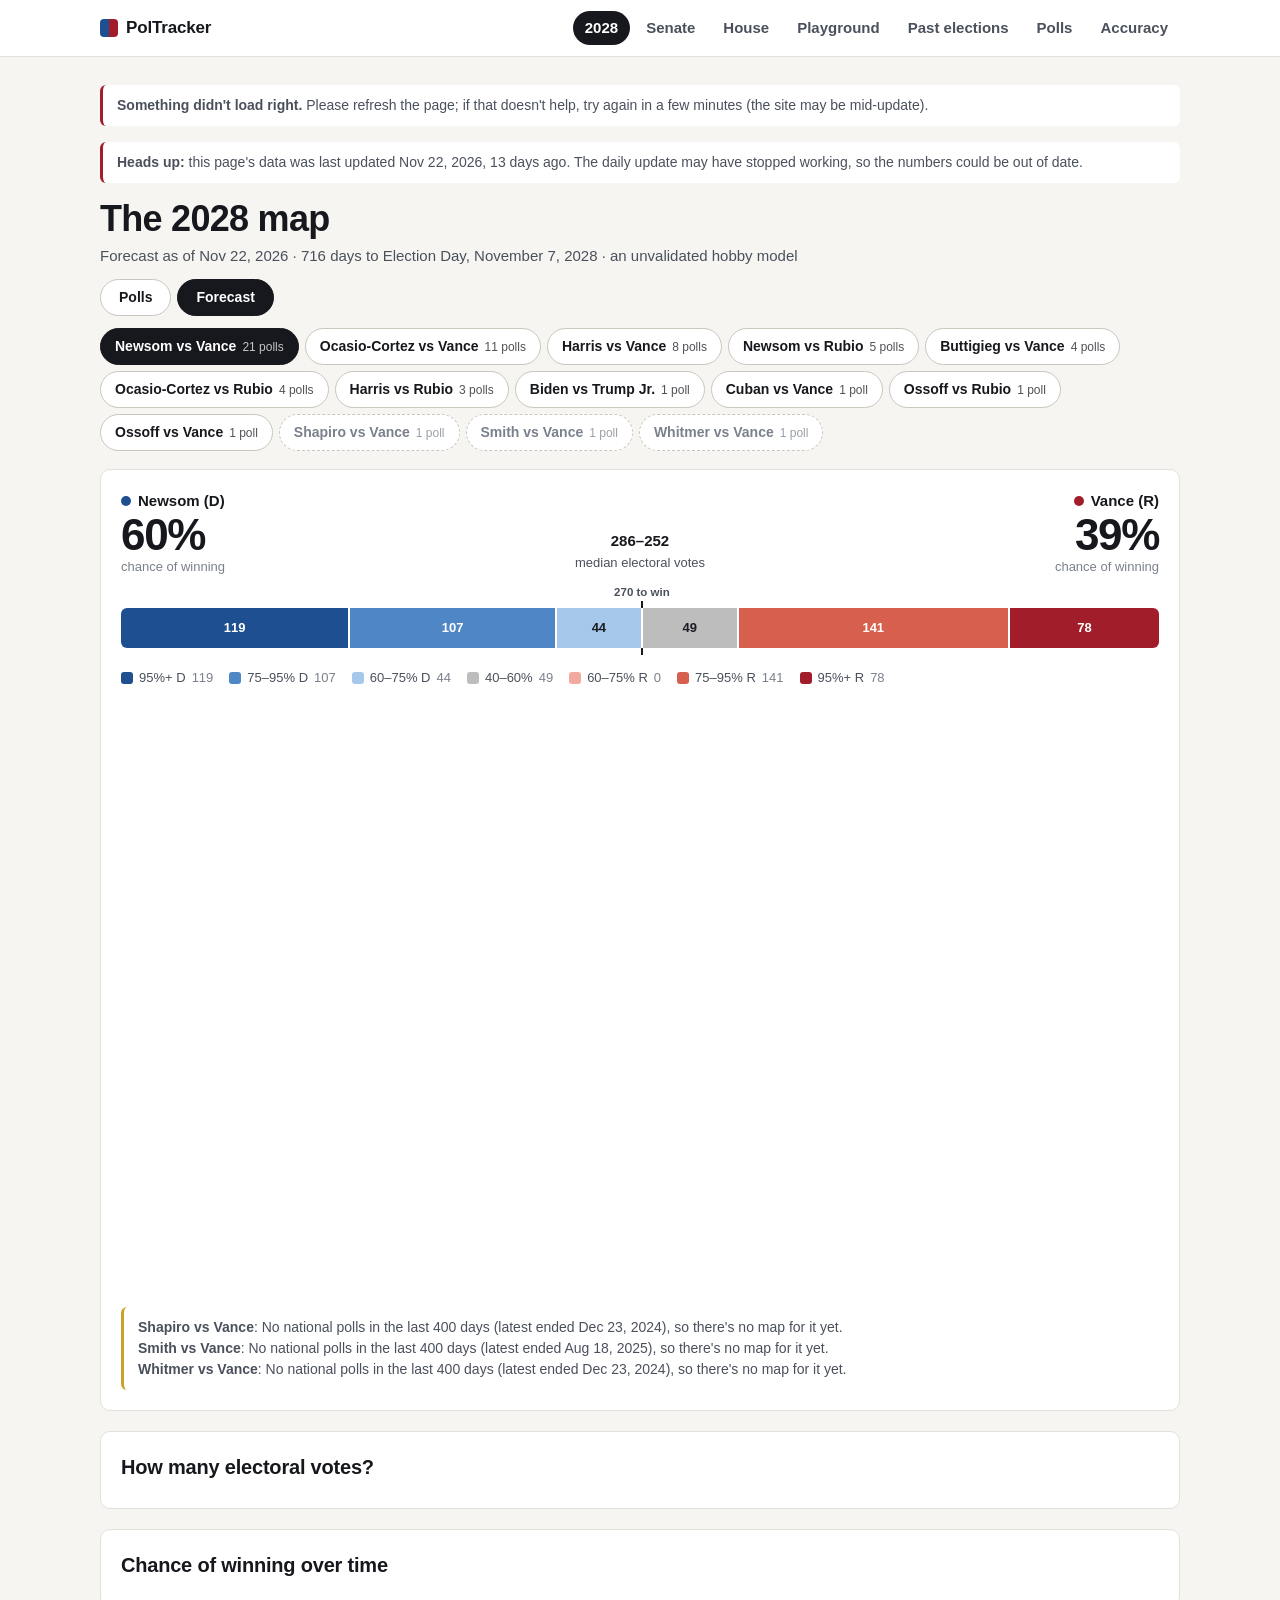
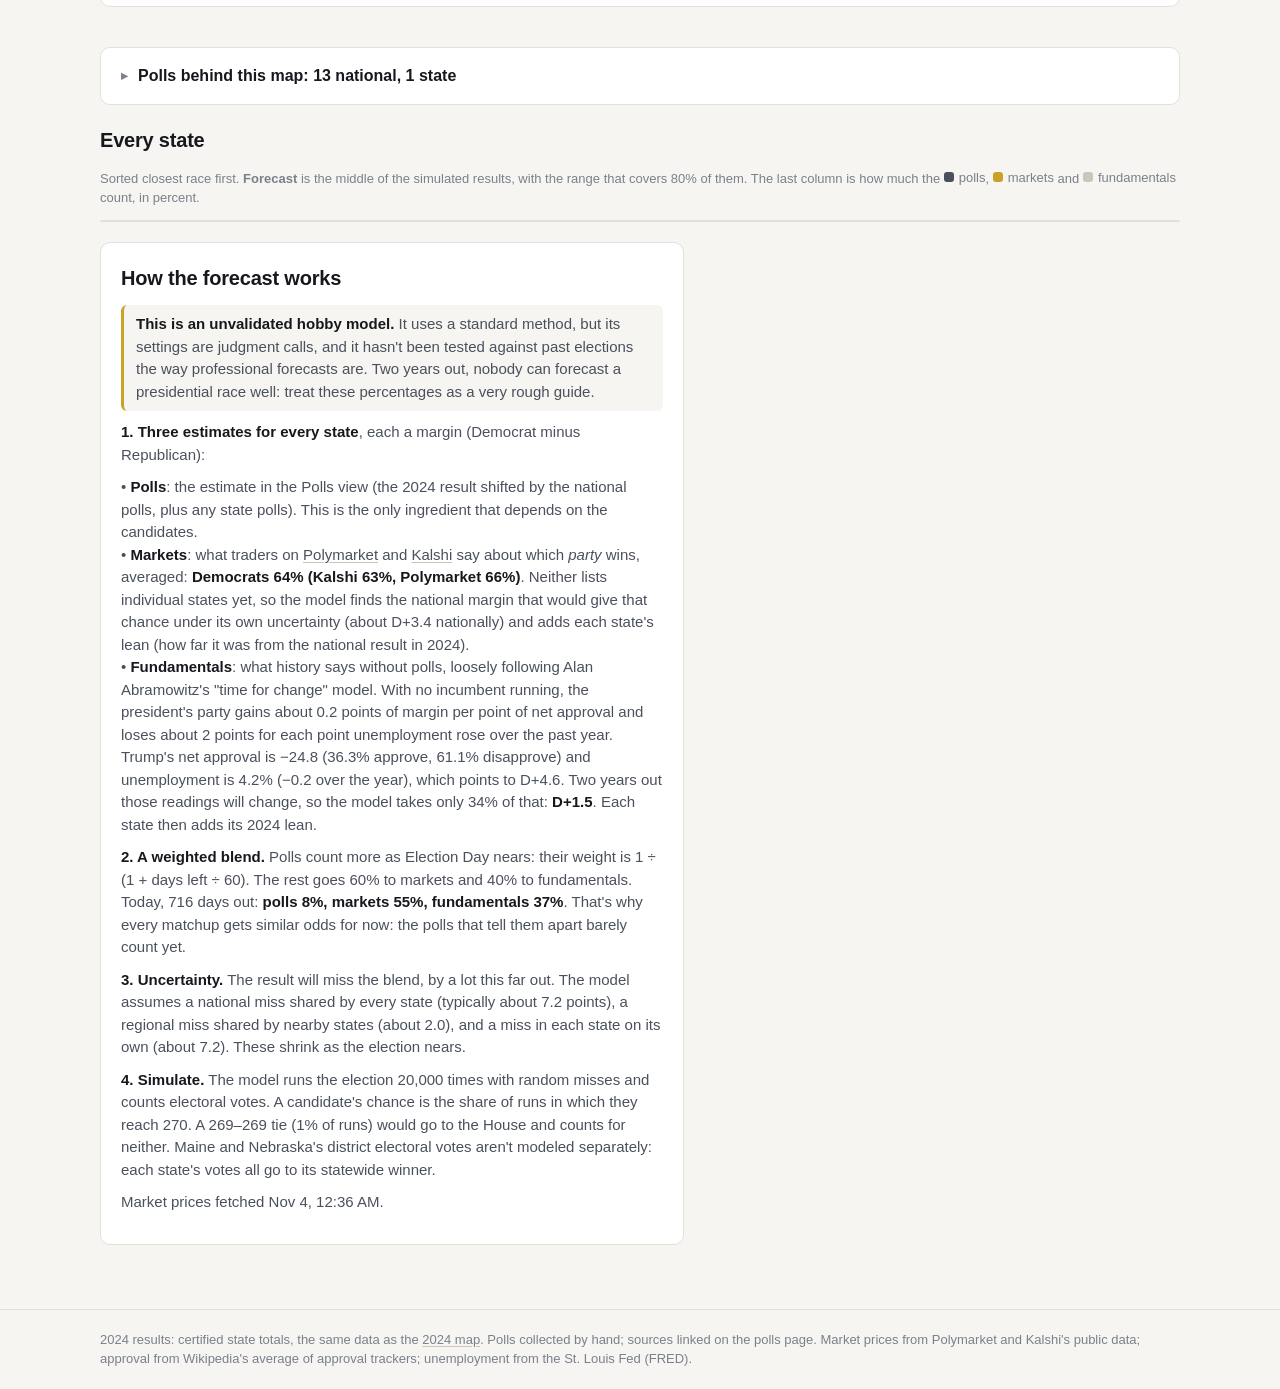
==== commit 3321327a: "Daily data refresh" ====
--- a/site/index.html
+++ b/site/index.html
@@ -136,9 +136,9 @@
 
   <script src="https://cdn.plot.ly/plotly-geo-4.1.1.min.js"></script>
   <script src="assets/common.js?v=204cd6ce"></script>
-  <script src="data/forecast.js?v=dad3e4f8"></script>
-  <script src="data/polls.js?v=f58b201c"></script>
-  <script src="data/forecast_2028.js?v=6019ba77"></script>
+  <script src="data/forecast.js?v=ceb6d801"></script>
+  <script src="data/polls.js?v=8cee6197"></script>
+  <script src="data/forecast_2028.js?v=8d260f21"></script>
   <script>
   (function () {
     const F = window.FORECAST;
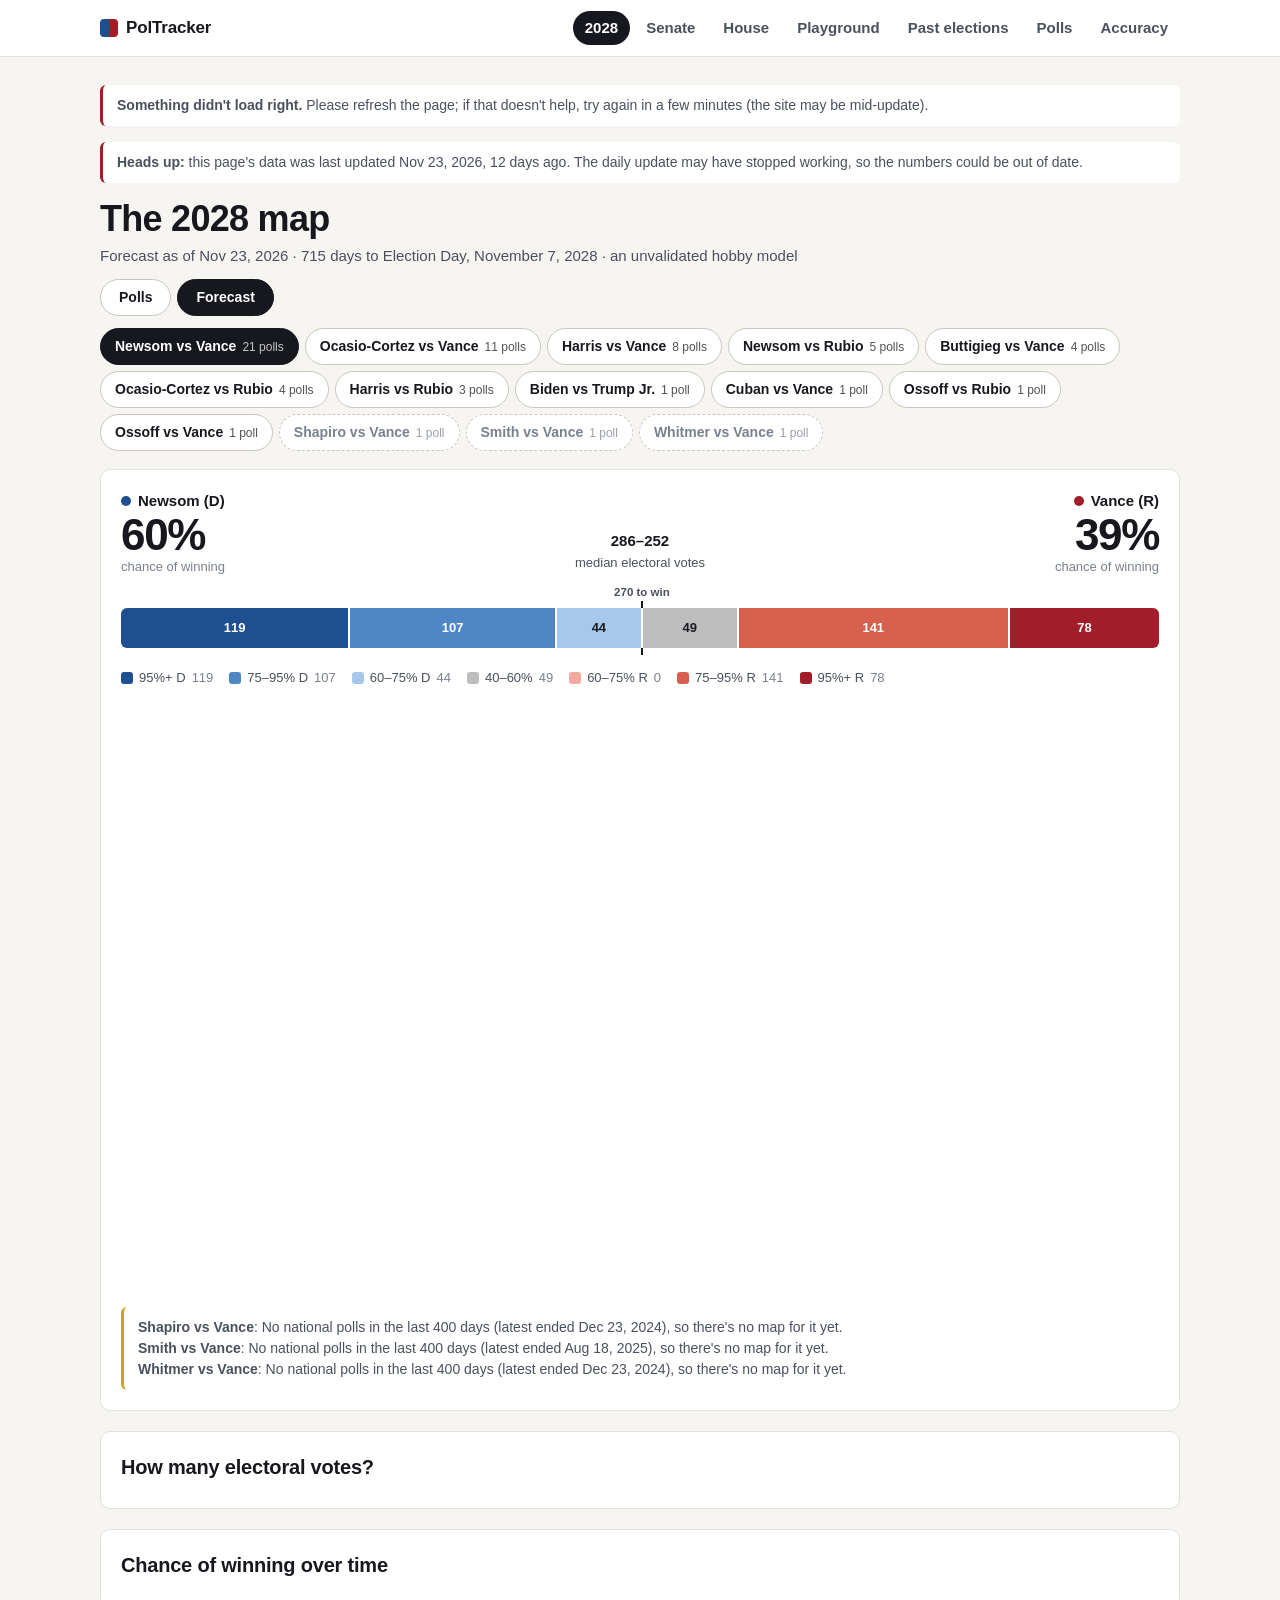
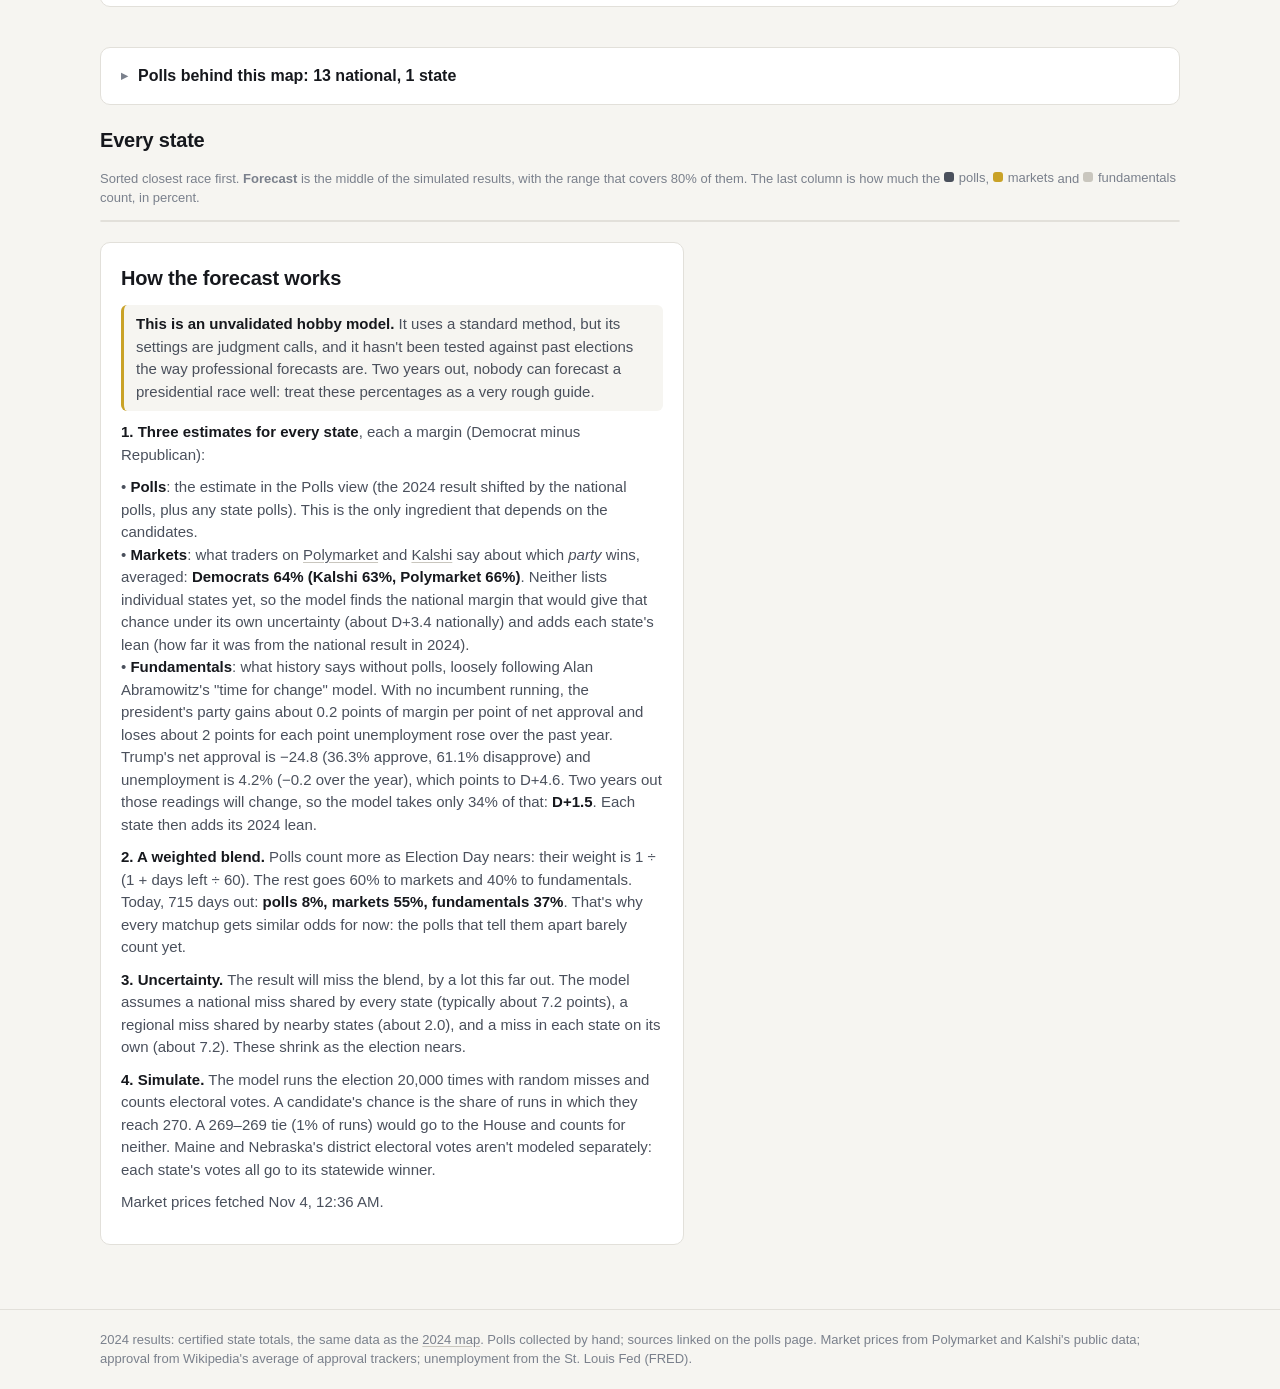
==== commit a7158237: "Daily data refresh" ====
--- a/site/index.html
+++ b/site/index.html
@@ -136,9 +136,9 @@
 
   <script src="https://cdn.plot.ly/plotly-geo-4.1.1.min.js"></script>
   <script src="assets/common.js?v=204cd6ce"></script>
-  <script src="data/forecast.js?v=ceb6d801"></script>
-  <script src="data/polls.js?v=8cee6197"></script>
-  <script src="data/forecast_2028.js?v=8d260f21"></script>
+  <script src="data/forecast.js?v=bc000842"></script>
+  <script src="data/polls.js?v=e458deae"></script>
+  <script src="data/forecast_2028.js?v=6a48dd8f"></script>
   <script>
   (function () {
     const F = window.FORECAST;
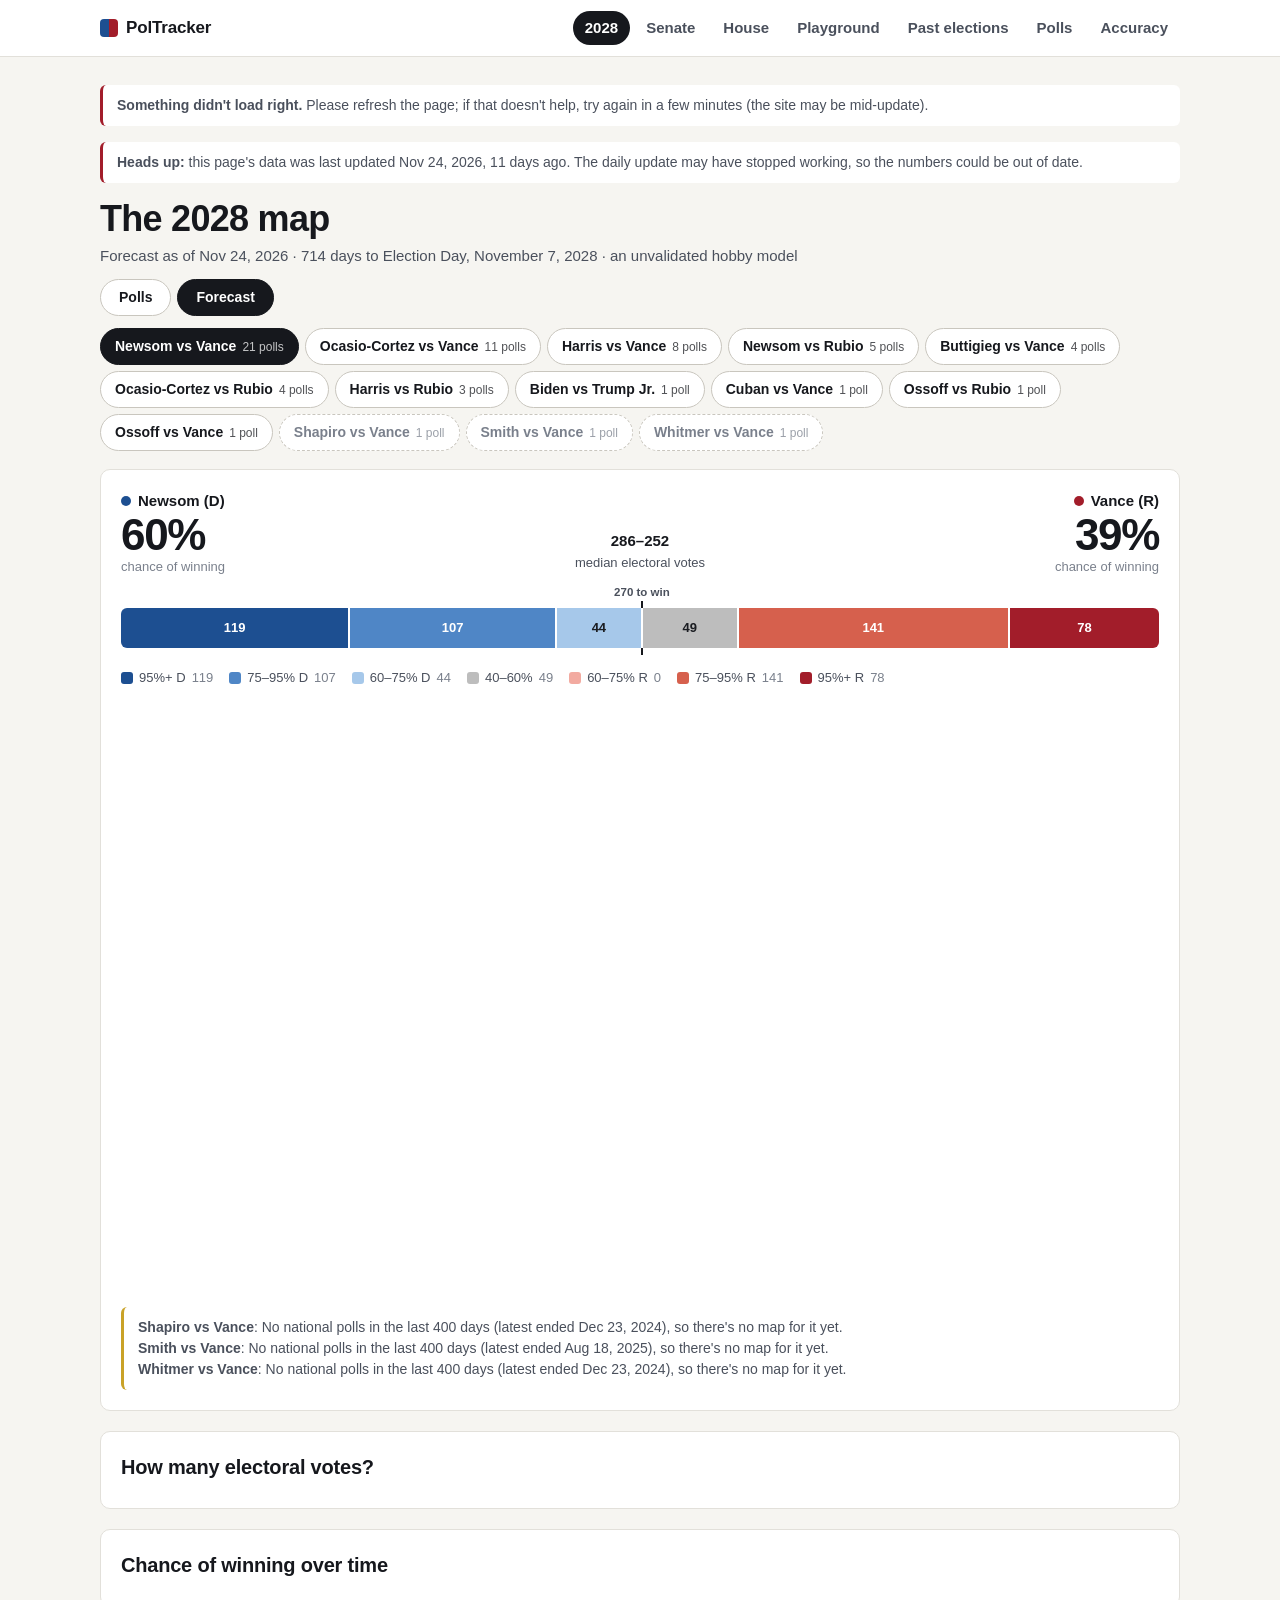
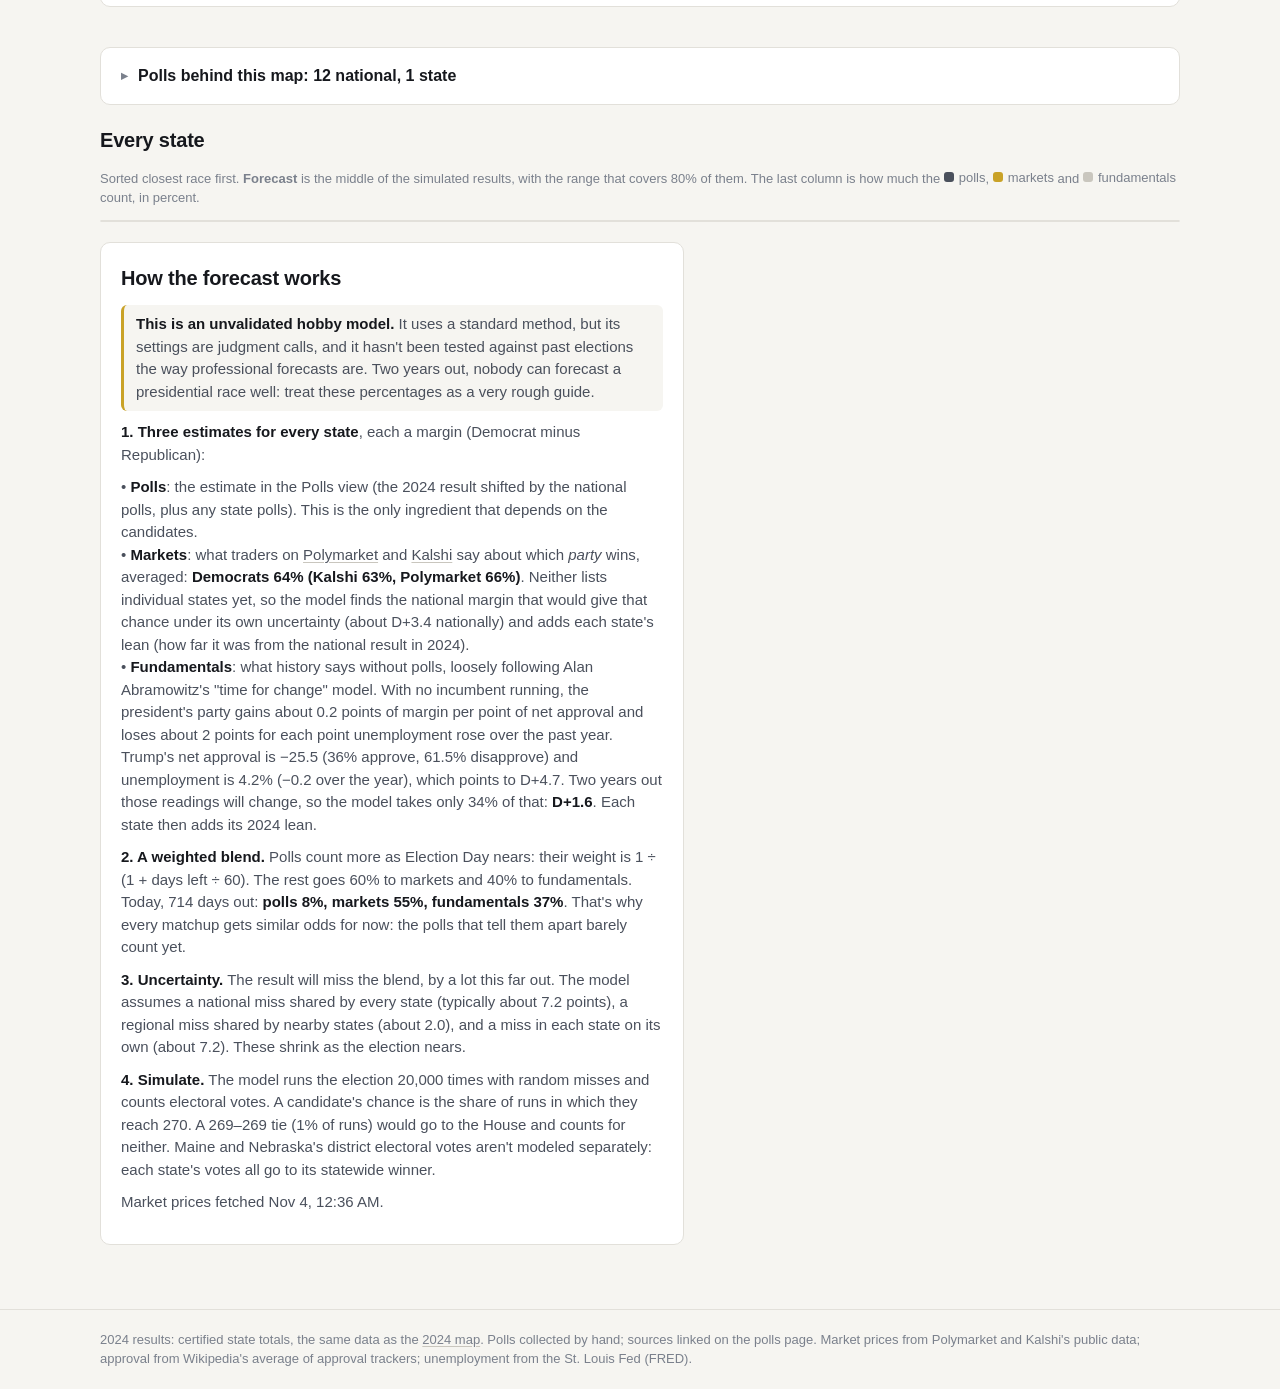
==== commit eeea8b59: "Daily data refresh" ====
--- a/site/index.html
+++ b/site/index.html
@@ -136,9 +136,9 @@
 
   <script src="https://cdn.plot.ly/plotly-geo-4.1.1.min.js"></script>
   <script src="assets/common.js?v=204cd6ce"></script>
-  <script src="data/forecast.js?v=bc000842"></script>
-  <script src="data/polls.js?v=e458deae"></script>
-  <script src="data/forecast_2028.js?v=6a48dd8f"></script>
+  <script src="data/forecast.js?v=c648c1f2"></script>
+  <script src="data/polls.js?v=bcce4055"></script>
+  <script src="data/forecast_2028.js?v=6d792b77"></script>
   <script>
   (function () {
     const F = window.FORECAST;
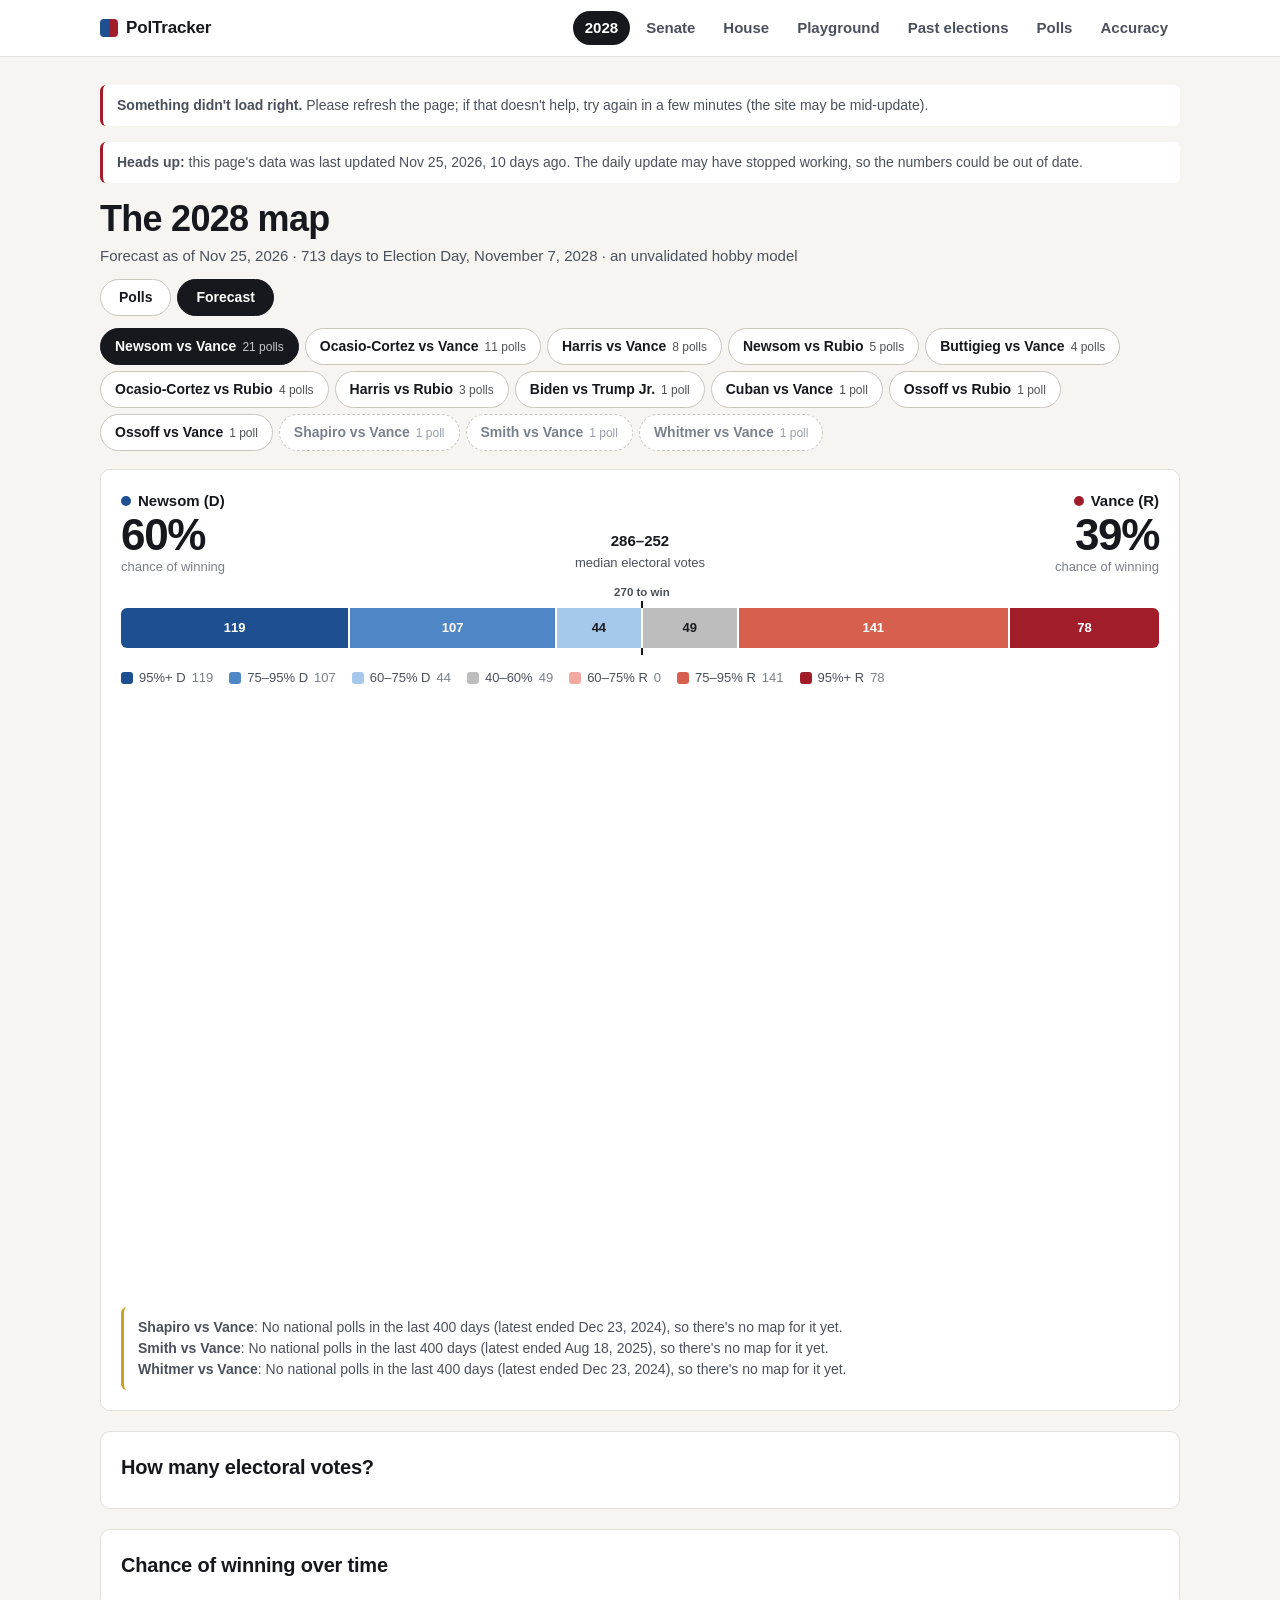
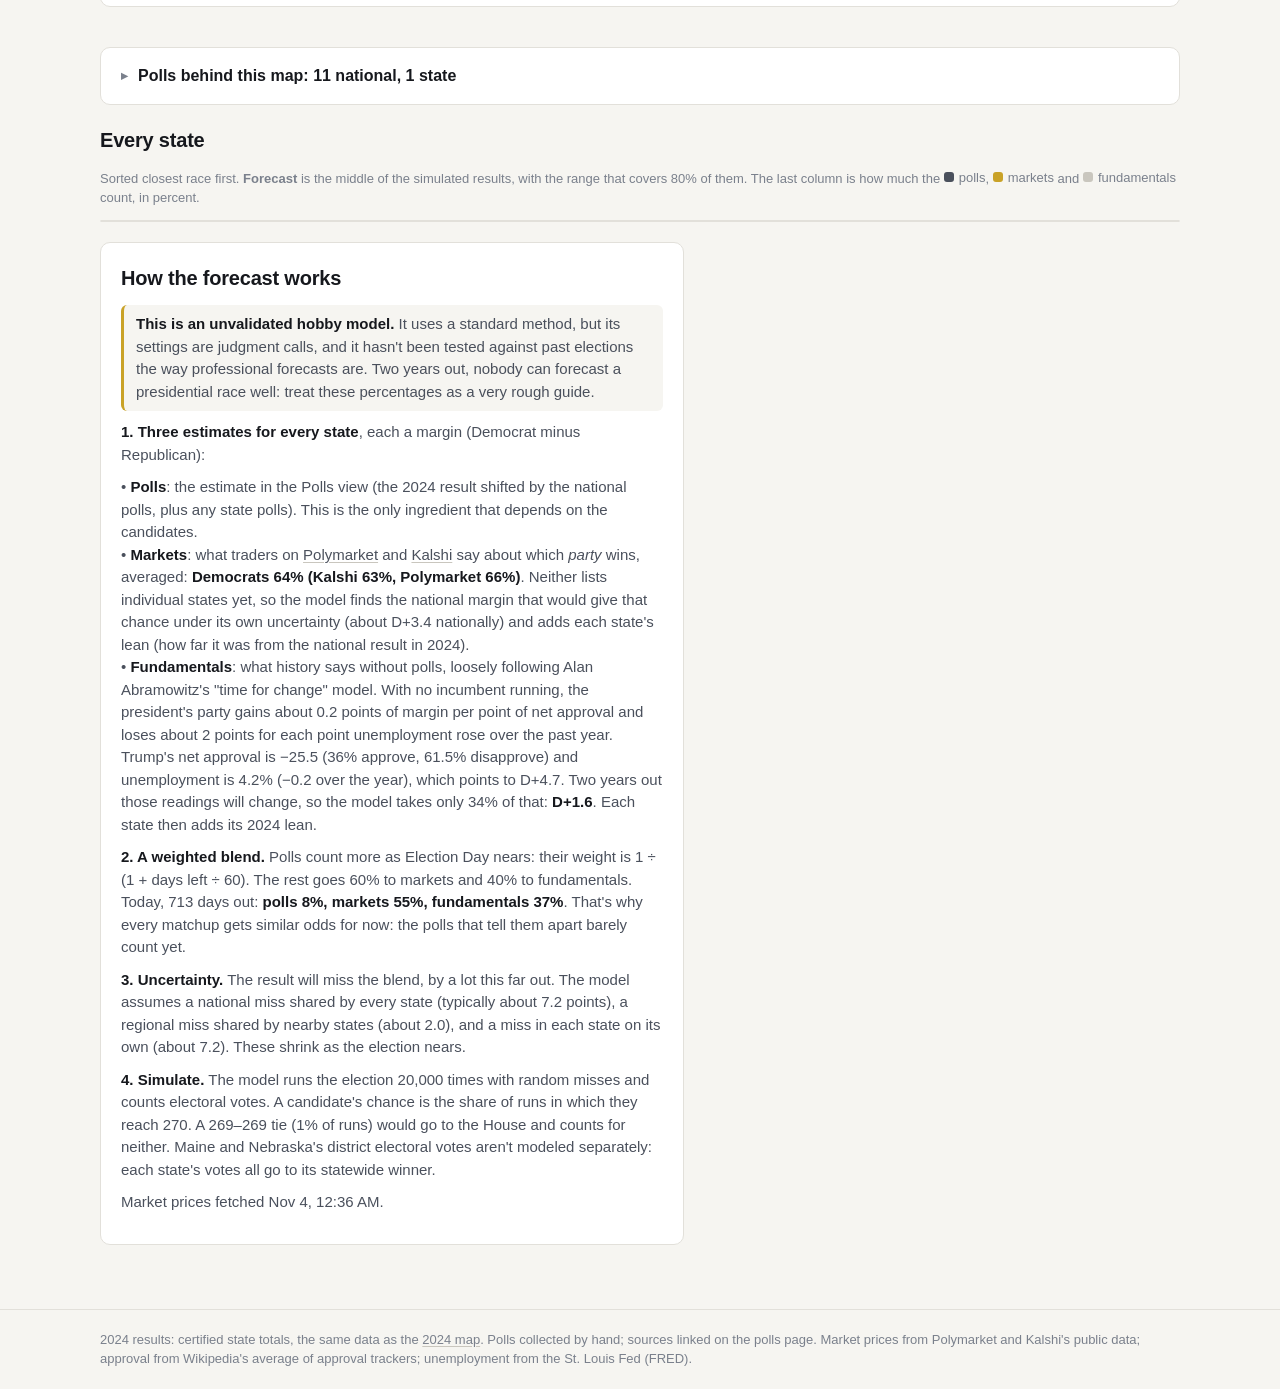
==== commit 75f98e47: "Daily data refresh" ====
--- a/site/index.html
+++ b/site/index.html
@@ -136,9 +136,9 @@
 
   <script src="https://cdn.plot.ly/plotly-geo-4.1.1.min.js"></script>
   <script src="assets/common.js?v=204cd6ce"></script>
-  <script src="data/forecast.js?v=c648c1f2"></script>
-  <script src="data/polls.js?v=bcce4055"></script>
-  <script src="data/forecast_2028.js?v=6d792b77"></script>
+  <script src="data/forecast.js?v=ad338c44"></script>
+  <script src="data/polls.js?v=3729421e"></script>
+  <script src="data/forecast_2028.js?v=2a062cd6"></script>
   <script>
   (function () {
     const F = window.FORECAST;
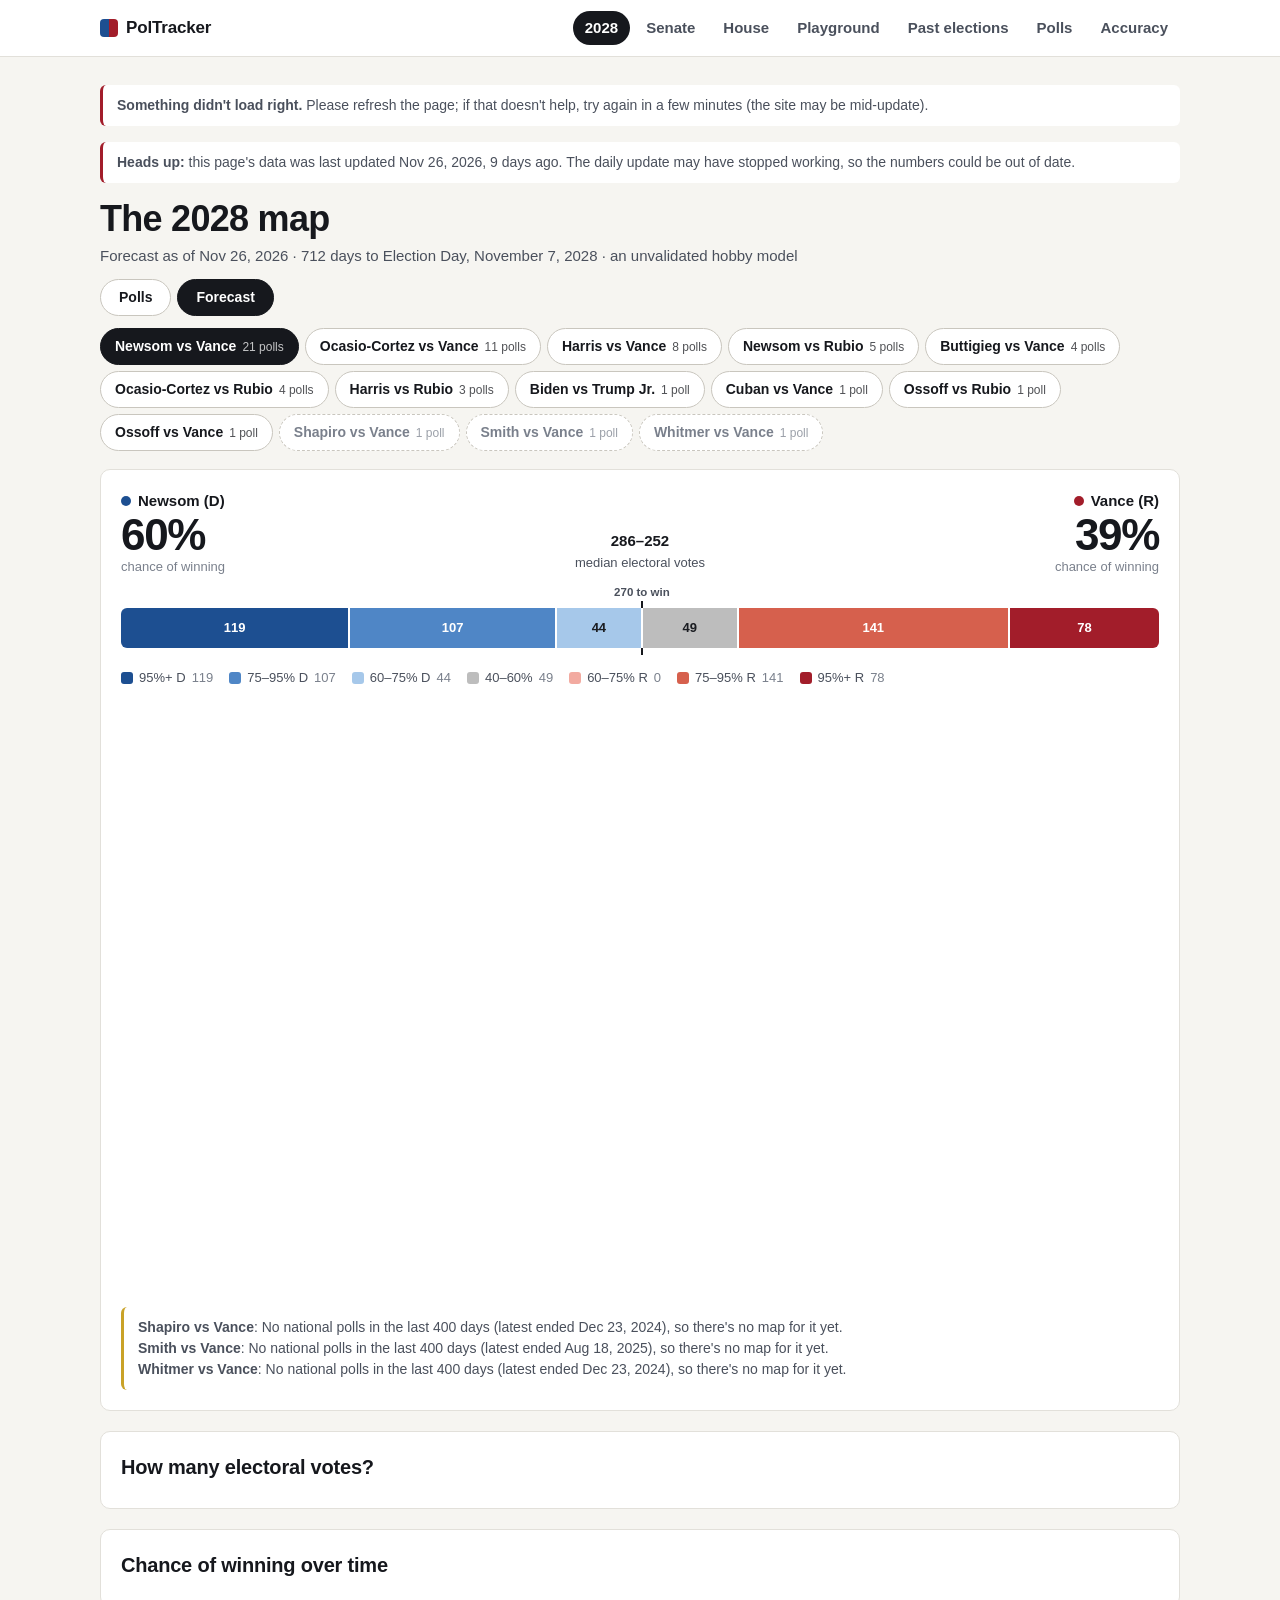
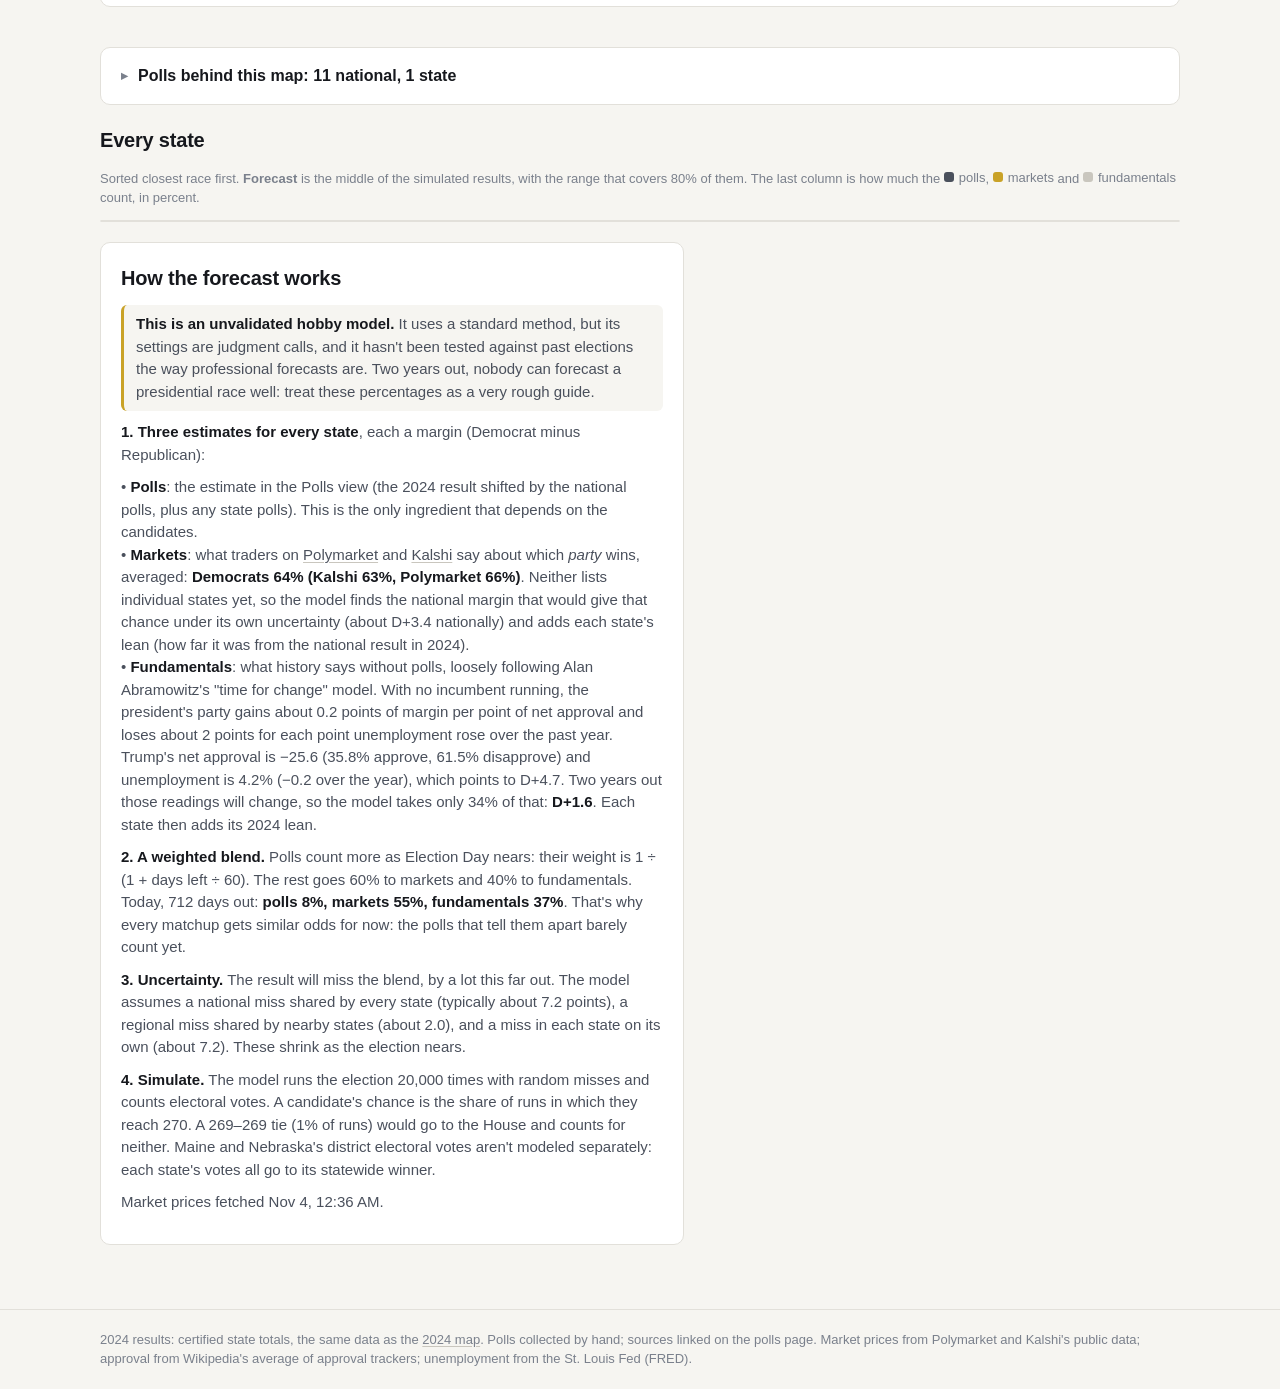
==== commit 44470a30: "Daily data refresh" ====
--- a/site/index.html
+++ b/site/index.html
@@ -136,9 +136,9 @@
 
   <script src="https://cdn.plot.ly/plotly-geo-4.1.1.min.js"></script>
   <script src="assets/common.js?v=204cd6ce"></script>
-  <script src="data/forecast.js?v=ad338c44"></script>
-  <script src="data/polls.js?v=3729421e"></script>
-  <script src="data/forecast_2028.js?v=2a062cd6"></script>
+  <script src="data/forecast.js?v=89b33e27"></script>
+  <script src="data/polls.js?v=9a2f302c"></script>
+  <script src="data/forecast_2028.js?v=4968ddbe"></script>
   <script>
   (function () {
     const F = window.FORECAST;
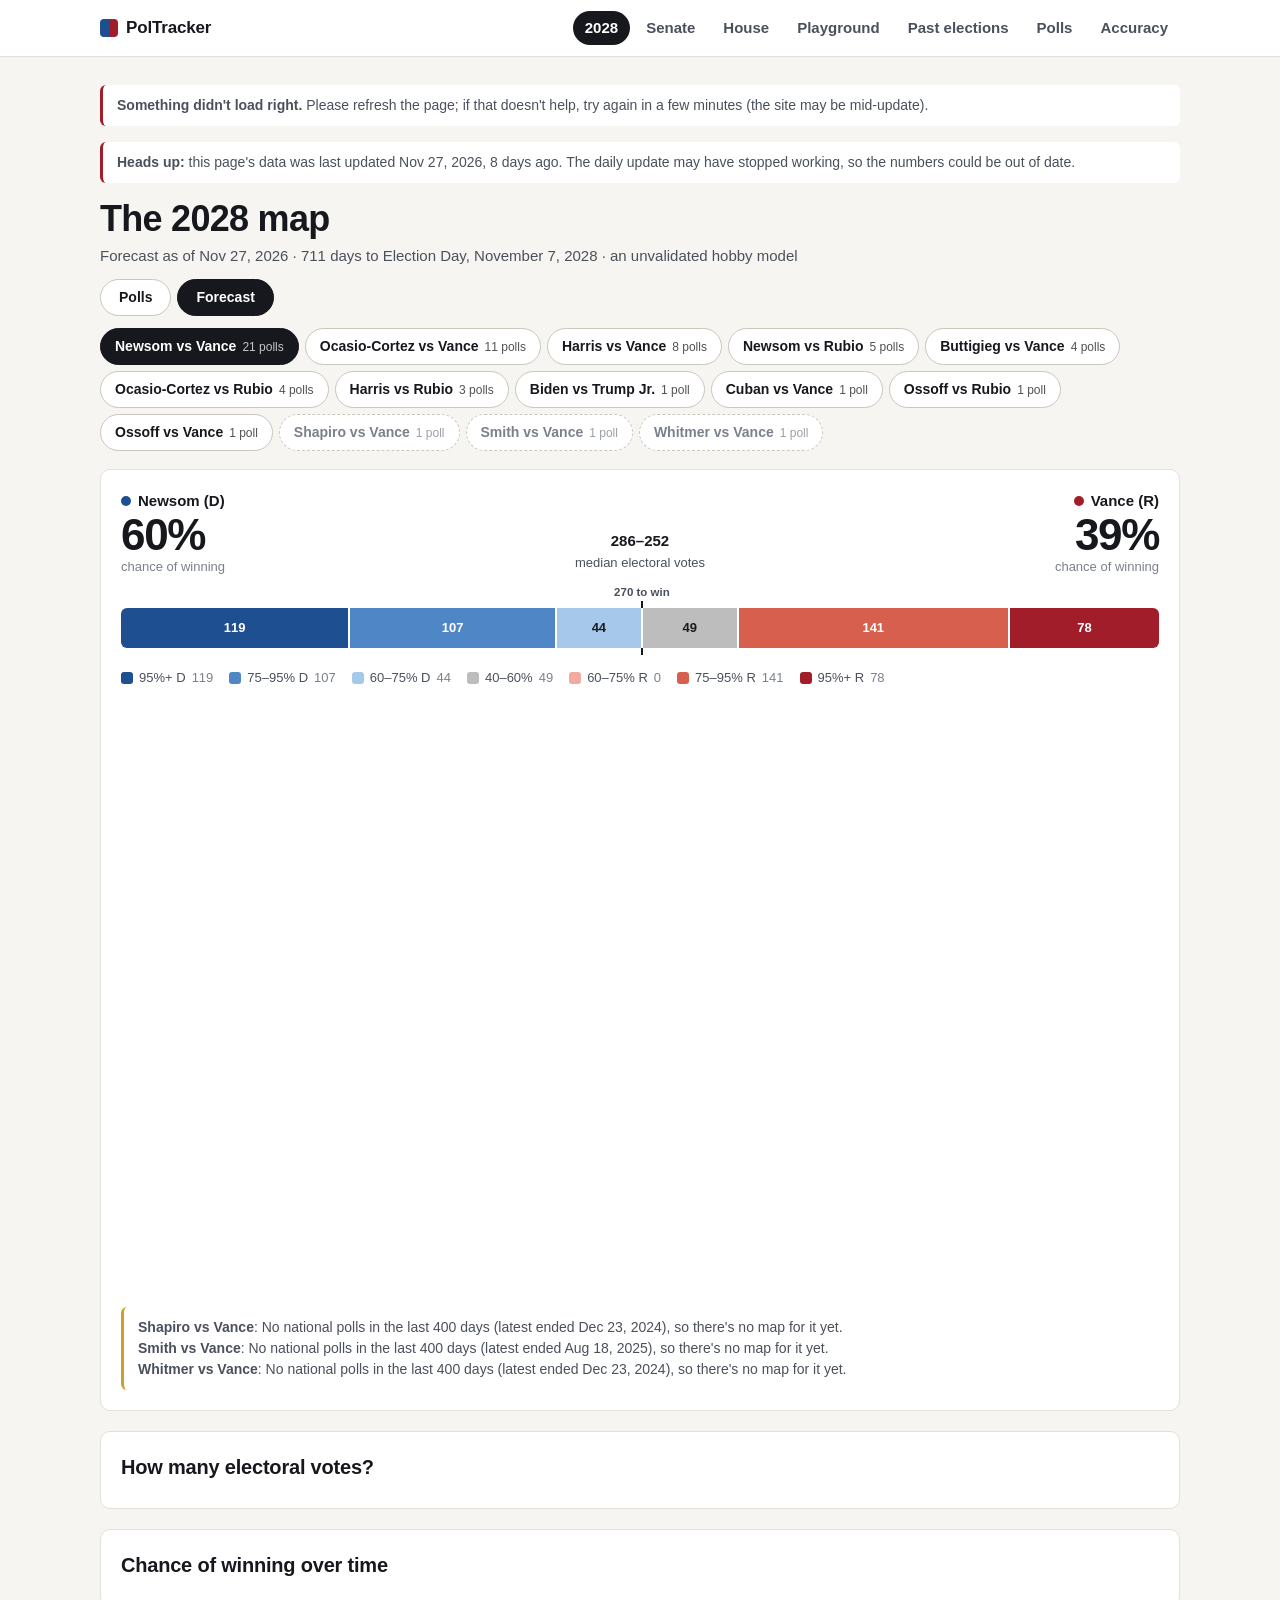
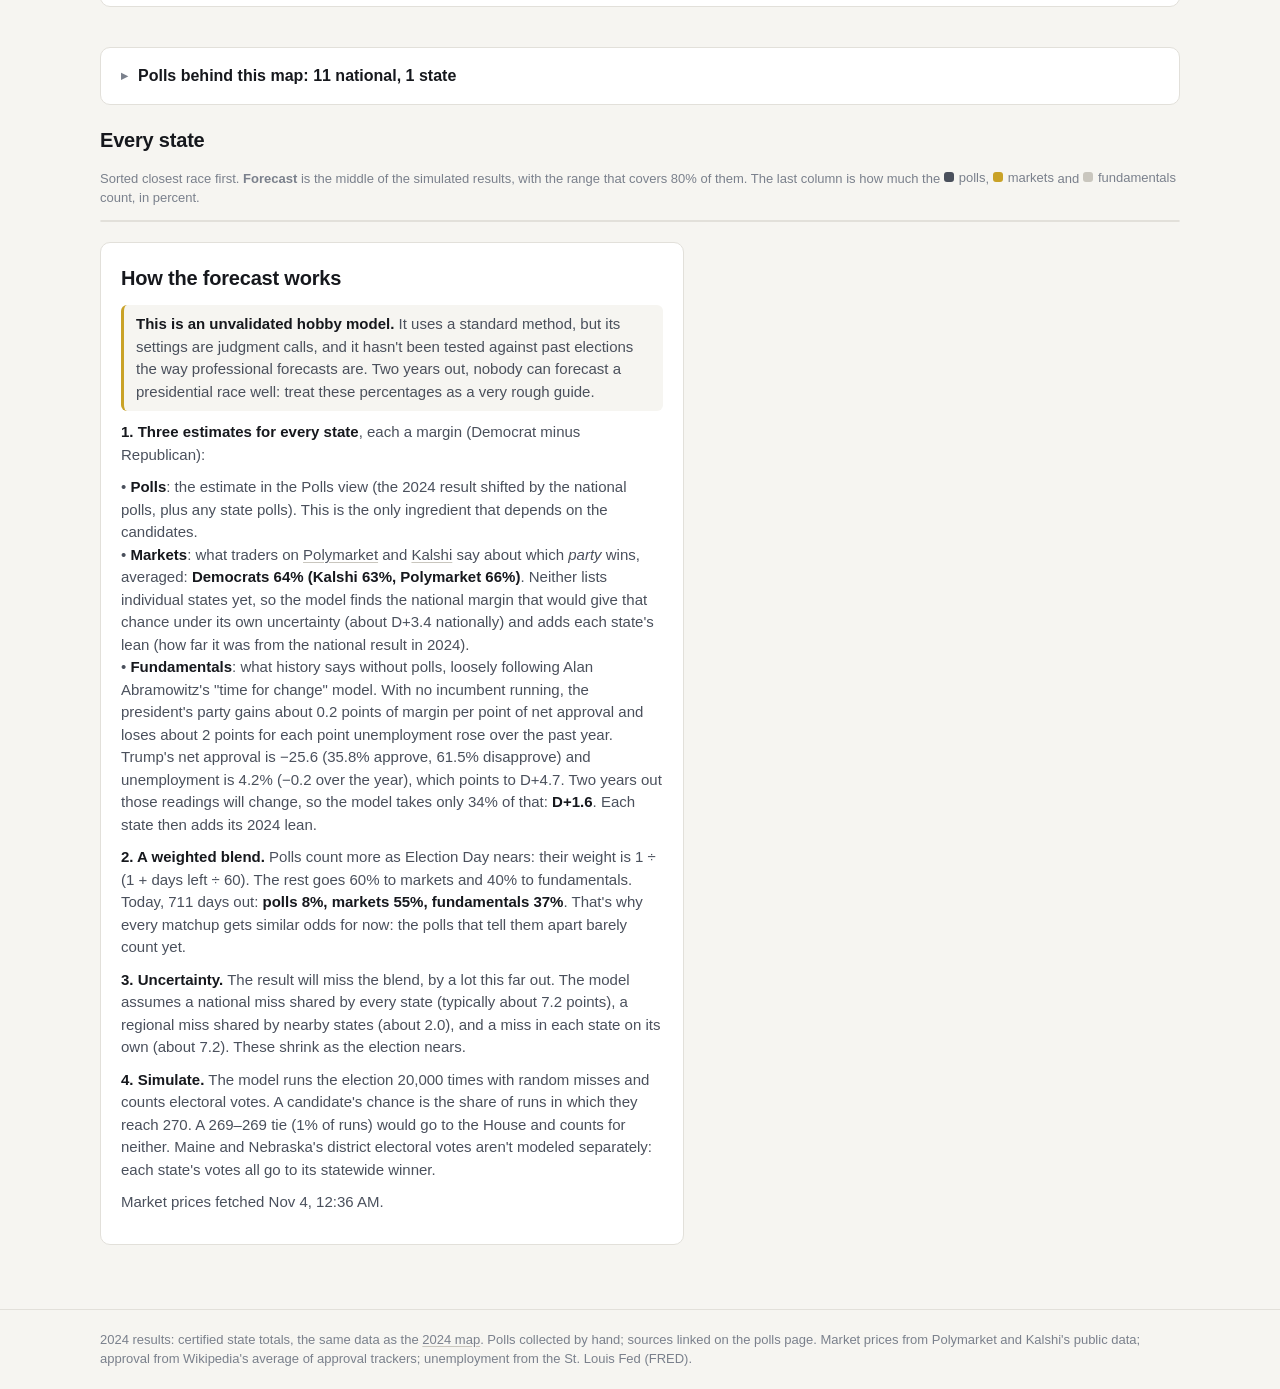
==== commit 3d20a1fe: "Daily data refresh" ====
--- a/site/index.html
+++ b/site/index.html
@@ -136,9 +136,9 @@
 
   <script src="https://cdn.plot.ly/plotly-geo-4.1.1.min.js"></script>
   <script src="assets/common.js?v=204cd6ce"></script>
-  <script src="data/forecast.js?v=89b33e27"></script>
-  <script src="data/polls.js?v=9a2f302c"></script>
-  <script src="data/forecast_2028.js?v=4968ddbe"></script>
+  <script src="data/forecast.js?v=8539c139"></script>
+  <script src="data/polls.js?v=e08d3cfa"></script>
+  <script src="data/forecast_2028.js?v=5d4d96b2"></script>
   <script>
   (function () {
     const F = window.FORECAST;
